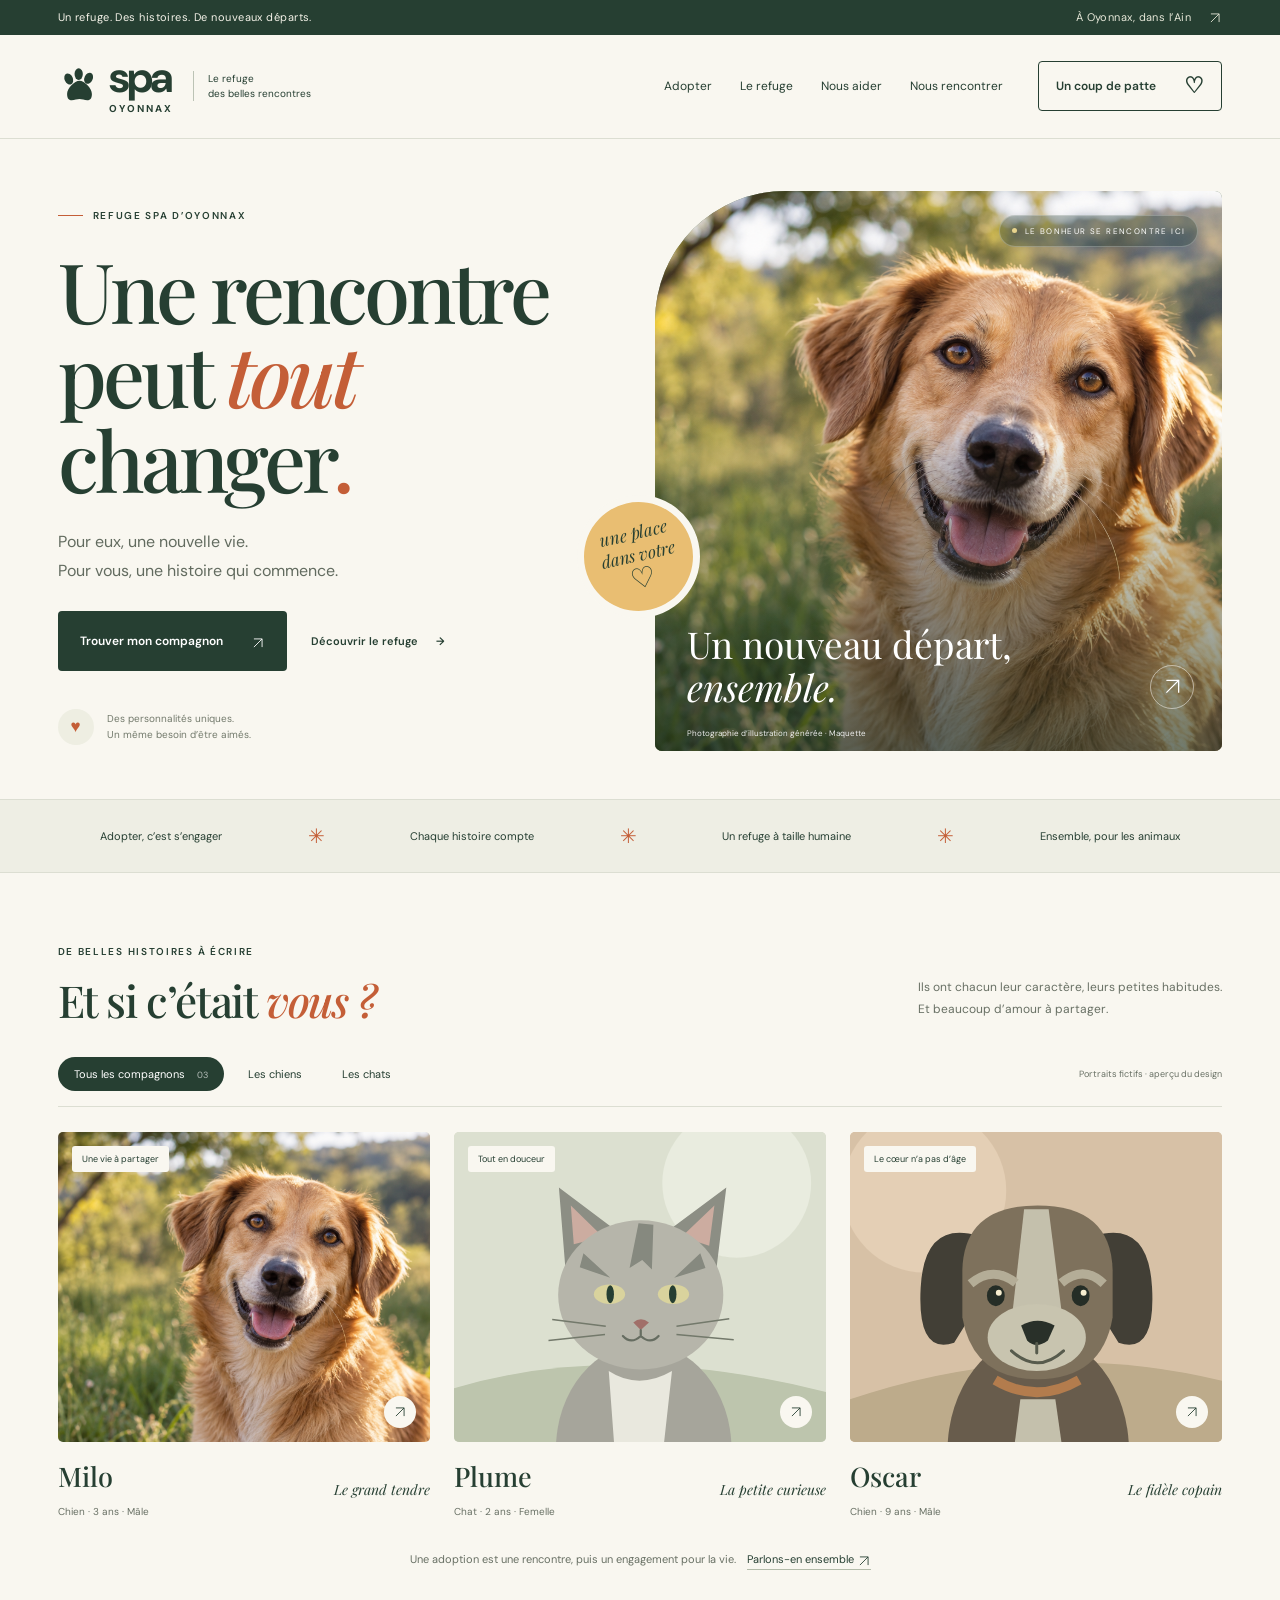
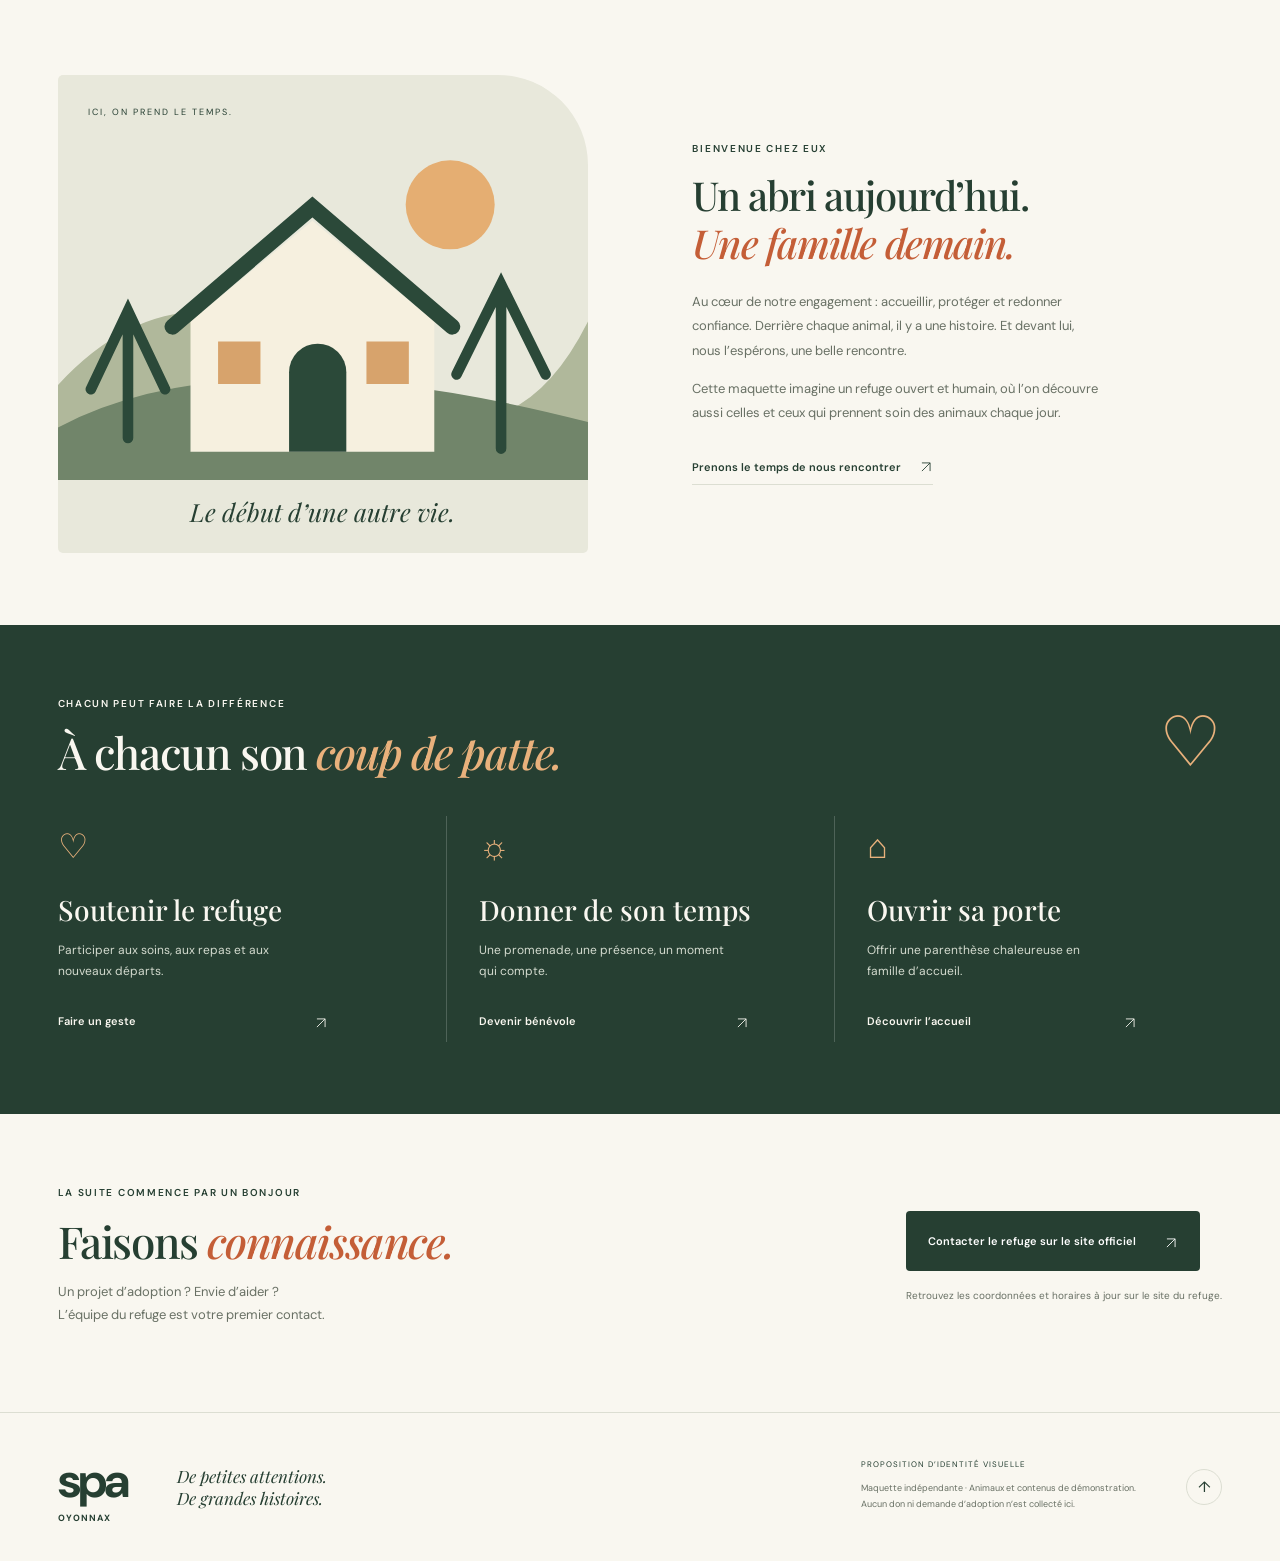
==== index.html @ 4030f104 "Create standalone SPA Oyonnax visual prototype" ====
<!doctype html>
<html lang="fr">
<head><meta charset="utf-8"><meta name="viewport" content="width=device-width, initial-scale=1"><meta name="theme-color" content="#243e32"><meta name="description" content="Une proposition d’identité visuelle pour le refuge SPA d’Oyonnax. Maquette indépendante."><title>SPA Oyonnax — Une rencontre change tout.</title><link rel="stylesheet" href="style.css"><script src="script.js" defer></script></head>
<body>
<div class="topline"><span>Un refuge. Des histoires. De nouveaux départs.</span><a href="#refuge">À Oyonnax, dans l’Ain <span aria-hidden="true"><svg class="arrow-icon" viewBox="0 0 24 24" aria-hidden="true"><path d="M5 19 19 5M5 5h14v14"/></svg></span></a></div>
<header class="header"><a class="brand" href="#" aria-label="SPA Oyonnax, accueil"><svg viewBox="0 0 52 52" aria-hidden="true"><g fill="currentColor"><ellipse cx="13" cy="17" rx="5" ry="7" transform="rotate(-25 13 17)"/><ellipse cx="25" cy="11" rx="5" ry="7"/><ellipse cx="37" cy="16" rx="5" ry="7" transform="rotate(25 37 16)"/><path d="M11 35c0-7 9-16 15-16s15 9 15 16c0 12-10 6-15 6s-15 6-15-6"/></g></svg><span>spa<span class="brand-place">OYONNAX</span></span><span class="brand-line">Le refuge<br>des belles rencontres</span></a><button class="menu-toggle" aria-expanded="false" aria-controls="navigation">Menu <span>☰</span></button><nav id="navigation" aria-label="Navigation principale"><a href="#animaux">Adopter</a><a href="#refuge">Le refuge</a><a href="#aider">Nous aider</a><a href="#rencontre">Nous rencontrer</a></nav><a href="#aider" class="button donate">Un coup de patte <span>♡</span></a></header>
<main>
<section class="hero"><div class="hero-copy"><div class="eyebrow"><span class="little-line"></span> REFUGE SPA D’OYONNAX</div><h1>Une rencontre<br>peut <em>tout</em><br>changer<span class="orange">.</span></h1><p>Pour eux, une nouvelle vie.<br>Pour vous, une histoire qui commence.</p><div class="hero-actions"><a class="button primary" href="#animaux">Trouver mon compagnon <span><svg class="arrow-icon" viewBox="0 0 24 24" aria-hidden="true"><path d="M5 19 19 5M5 5h14v14"/></svg></span></a><a class="text-link" href="#refuge">Découvrir le refuge <span>→</span></a></div><div class="hero-note"><span class="mini-paw">♥</span><span>Des personnalités uniques.<br>Un même besoin d’être aimés.</span></div></div><div class="hero-image"><img src="assets/hero-dog.png" alt="Un chien au pelage doré dans la lumière d’un jardin" fetchpriority="high"><div class="image-top"><span class="live-dot"></span> LE BONHEUR SE RENCONTRE ICI</div><div class="photo-caption"><span>Un nouveau départ,<br><em>ensemble.</em></span><span class="round-arrow" aria-hidden="true"><svg class="arrow-icon" viewBox="0 0 24 24" aria-hidden="true"><path d="M5 19 19 5M5 5h14v14"/></svg></span></div><span class="photo-credit">Photographie d’illustration générée · Maquette</span></div><div class="hero-sticker" aria-hidden="true">une place<br>dans votre <span>♡</span></div></section>
<div class="values-strip"><span>Adopter, c’est s’engager</span><i>✳</i><span>Chaque histoire compte</span><i>✳</i><span>Un refuge à taille humaine</span><i>✳</i><span>Ensemble, pour les animaux</span></div>
<section id="animaux" class="animals section"><div class="section-heading"><div><div class="eyebrow">DE BELLES HISTOIRES À ÉCRIRE</div><h2>Et si c’était <em>vous ?</em></h2></div><p>Ils ont chacun leur caractère, leurs petites habitudes.<br>Et beaucoup d’amour à partager.</p></div><div class="animals-toolbar"><div class="filters" role="group" aria-label="Filtrer les animaux"><button class="active" data-filter="all" aria-pressed="true">Tous les compagnons <span>03</span></button><button data-filter="chien" aria-pressed="false">Les chiens</button><button data-filter="chat" aria-pressed="false">Les chats</button></div><span class="demo-label">Portraits fictifs · aperçu du design</span></div><div class="animal-grid"><article class="animal-card" data-type="chien"><button class="animal-open" data-animal="Milo" aria-label="Découvrir Milo"><div class="animal-photo milo"><img src="assets/hero-dog.png" alt="Portrait de Milo, chien fictif au pelage doré" loading="lazy"><span class="animal-tag">Une vie à partager</span><span class="card-arrow"><svg class="arrow-icon" viewBox="0 0 24 24" aria-hidden="true"><path d="M5 19 19 5M5 5h14v14"/></svg></span></div><div class="animal-info"><div><h3>Milo</h3><span>Chien · 3 ans · Mâle</span></div><span class="personality">Le grand tendre</span></div></button></article><article class="animal-card" data-type="chat"><button class="animal-open" data-animal="Plume" aria-label="Découvrir Plume"><div class="animal-photo cat"><img src="assets/cat.svg" alt="Illustration de Plume, chat fictif" loading="lazy"><span class="animal-tag">Tout en douceur</span><span class="card-arrow"><svg class="arrow-icon" viewBox="0 0 24 24" aria-hidden="true"><path d="M5 19 19 5M5 5h14v14"/></svg></span></div><div class="animal-info"><div><h3>Plume</h3><span>Chat · 2 ans · Femelle</span></div><span class="personality">La petite curieuse</span></div></button></article><article class="animal-card" data-type="chien"><button class="animal-open" data-animal="Oscar" aria-label="Découvrir Oscar"><div class="animal-photo oscar"><img src="assets/dog.svg" alt="Illustration d’Oscar, chien fictif" loading="lazy"><span class="animal-tag">Le cœur n’a pas d’âge</span><span class="card-arrow"><svg class="arrow-icon" viewBox="0 0 24 24" aria-hidden="true"><path d="M5 19 19 5M5 5h14v14"/></svg></span></div><div class="animal-info"><div><h3>Oscar</h3><span>Chien · 9 ans · Mâle</span></div><span class="personality">Le fidèle copain</span></div></button></article></div><p class="adoption-note">Une adoption est une rencontre, puis un engagement pour la vie. <a href="#rencontre">Parlons-en ensemble <svg class="arrow-icon" viewBox="0 0 24 24" aria-hidden="true"><path d="M5 19 19 5M5 5h14v14"/></svg></a></p></section>
<section class="refuge section" id="refuge"><div class="refuge-art"><span class="art-label">ICI, ON PREND LE TEMPS.</span><svg viewBox="0 0 500 340" role="img" aria-label="Illustration d’un refuge entouré de collines"><path d="M0 250Q120 120 270 235T500 190V340H0" fill="#b0b89b"/><path d="M0 290Q170 200 500 285V340H0" fill="#71856a"/><circle cx="370" cy="80" r="42" fill="#e5ae72"/><path d="M125 190l115-95 115 95v123H125z" fill="#f6f0df"/><path d="M108 195l132-113 132 113" fill="none" stroke="#2b4939" stroke-width="15" stroke-linecap="round"/><path d="M218 313v-75a27 27 0 0154 0v75" fill="#2b4939"/><path d="M151 209h40v40h-40zm140 0h40v40h-40z" fill="#d7a36c"/><path d="M66 300V180m-35 74l35-74 35 74M418 310V155m-42 85l42-85 42 85" stroke="#2b4939" stroke-width="10" fill="none" stroke-linecap="round"/></svg><span class="art-script">Le début d’une autre vie.</span></div><div class="refuge-copy"><div class="eyebrow">BIENVENUE CHEZ EUX</div><h2>Un abri aujourd’hui.<br><em>Une famille demain.</em></h2><p>Au cœur de notre engagement : accueillir, protéger et redonner confiance. Derrière chaque animal, il y a une histoire. Et devant lui, nous l’espérons, une belle rencontre.</p><p>Cette maquette imagine un refuge ouvert et humain, où l’on découvre aussi celles et ceux qui prennent soin des animaux chaque jour.</p><a href="#rencontre" class="text-link">Prenons le temps de nous rencontrer <span><svg class="arrow-icon" viewBox="0 0 24 24" aria-hidden="true"><path d="M5 19 19 5M5 5h14v14"/></svg></span></a></div></section>
<section class="help section" id="aider"><div class="section-heading"><div><div class="eyebrow">CHACUN PEUT FAIRE LA DIFFÉRENCE</div><h2>À chacun son <em>coup de patte.</em></h2></div><span class="big-heart" aria-hidden="true">♡</span></div><div class="help-grid"><a href="#rencontre"><span class="help-icon">♡</span><h3>Soutenir le refuge</h3><p>Participer aux soins, aux repas et aux nouveaux départs.</p><span class="text-link">Faire un geste <b><svg class="arrow-icon" viewBox="0 0 24 24" aria-hidden="true"><path d="M5 19 19 5M5 5h14v14"/></svg></b></span></a><a href="#rencontre"><span class="help-icon">☼</span><h3>Donner de son temps</h3><p>Une promenade, une présence, un moment qui compte.</p><span class="text-link">Devenir bénévole <b><svg class="arrow-icon" viewBox="0 0 24 24" aria-hidden="true"><path d="M5 19 19 5M5 5h14v14"/></svg></b></span></a><a href="#rencontre"><span class="help-icon">⌂</span><h3>Ouvrir sa porte</h3><p>Offrir une parenthèse chaleureuse en famille d’accueil.</p><span class="text-link">Découvrir l’accueil <b><svg class="arrow-icon" viewBox="0 0 24 24" aria-hidden="true"><path d="M5 19 19 5M5 5h14v14"/></svg></b></span></a></div></section>
<section id="rencontre" class="visit section"><div><div class="eyebrow">LA SUITE COMMENCE PAR UN BONJOUR</div><h2>Faisons <em>connaissance.</em></h2><p>Un projet d’adoption ? Envie d’aider ?<br>L’équipe du refuge est votre premier contact.</p></div><div class="visit-action"><a href="https://spaoyonnax.fr/" target="_blank" rel="noopener noreferrer" class="button primary">Contacter le refuge sur le site officiel <span><svg class="arrow-icon" viewBox="0 0 24 24" aria-hidden="true"><path d="M5 19 19 5M5 5h14v14"/></svg></span></a><p>Retrouvez les coordonnées et horaires à jour sur le site du refuge.</p></div></section>
</main><footer><a class="footer-brand" href="#">spa <span>OYONNAX</span></a><p>De petites attentions.<br>De grandes histoires.</p><div><span>PROPOSITION D’IDENTITÉ VISUELLE</span><p>Maquette indépendante · Animaux et contenus de démonstration.<br>Aucun don ni demande d’adoption n’est collecté ici.</p></div><a href="#" aria-label="Retour en haut">↑</a></footer>
<dialog id="animal-dialog"><button class="dialog-close" aria-label="Fermer">×</button><div class="eyebrow">UNE RENCONTRE À IMAGINER</div><h2 id="dialog-title"></h2><p id="dialog-description"></p><p class="dialog-notice">Ce portrait est fictif et sert uniquement à présenter la maquette. Pour connaître les animaux réellement à l’adoption, consultez le refuge.</p><a class="button primary" href="https://spaoyonnax.fr/" target="_blank" rel="noopener noreferrer">Voir le site officiel <svg class="arrow-icon" viewBox="0 0 24 24" aria-hidden="true"><path d="M5 19 19 5M5 5h14v14"/></svg></a></dialog>
</body></html>
---- style.css ----
@import url('https://fonts.googleapis.com/css2?family=DM+Sans:wght@400;500;600;700&family=Playfair+Display:ital,wght@0,500;0,600;0,700;1,500;1,600&display=swap');
:root{--paper:#f9f7f0;--green:#263f32;--orange:#c45e37;--muted:#687064;--line:#dcded2;--serif:'Playfair Display',Georgia,serif;--sans:'DM Sans',Arial,sans-serif}*{box-sizing:border-box}html{scroll-behavior:smooth;scroll-padding-top:30px}body{margin:0;background:var(--paper);color:var(--green);font-family:var(--sans);font-size:15px}a{color:inherit;text-decoration:none}button{font:inherit;color:inherit;cursor:pointer}button,a{-webkit-tap-highlight-color:transparent}a:focus-visible,button:focus-visible{outline:3px solid var(--orange);outline-offset:5px}button{border:0}img{display:block;width:100%;height:100%;object-fit:cover}.topline{background:var(--green);color:#f5f3e9;padding:10px 4.5%;display:flex;justify-content:space-between;font-size:11px;letter-spacing:.04em}.topline a{color:#e7e8d9}.topline a span{margin-left:14px}.header{padding:25px 4.5%;display:flex;align-items:center;gap:35px;border-bottom:1px solid var(--line)}.brand{display:flex;align-items:center;gap:8px;margin-right:auto}.brand svg{width:43px;height:43px}.brand>span:first-of-type{font-size:43px;font-weight:700;letter-spacing:-3px;line-height:.8}.brand-place{display:block;font-size:10px;letter-spacing:2px;margin-top:10px}.brand-line{font-size:10px;line-height:1.5;border-left:1px solid #bcc3b5;padding-left:14px;margin-left:12px}.header nav{display:flex;gap:28px;font-size:12px}.header nav a:hover{color:var(--orange)}.button{display:inline-flex;align-items:center;justify-content:space-between;gap:28px;padding:17px 22px;border-radius:4px;font-size:12px;font-weight:600;transition:background .2s,transform .2s}.button:hover{transform:translateY(-2px)}.donate{border:1px solid var(--green);padding:13px 17px}.donate span{font-size:22px;line-height:1}.primary{background:var(--green);color:white}.primary:hover{background:#385843}.primary span{font-size:20px;font-weight:400}.menu-toggle{display:none}.hero{position:relative;display:grid;grid-template-columns:1fr 1fr;gap:30px;padding:52px 4.5% 48px;max-width:1600px;margin:auto}.hero-copy{padding-top:18px}.eyebrow{font-size:10px;letter-spacing:1.7px;font-weight:600;display:flex;align-items:center;gap:10px}.little-line{width:25px;height:1px;background:var(--orange)}h1{font-family:var(--serif);font-weight:500;font-size:clamp(65px,6.5vw,105px);line-height:1.02;letter-spacing:-4px;margin:26px 0}h1 em,h2 em{font-weight:500;color:var(--orange)}.orange{color:var(--orange)}.hero-copy>p{font-size:16px;line-height:1.8;color:#626b5f;margin:20px 0 25px}.hero-actions{display:flex;align-items:center;gap:24px}.text-link{font-size:11px;font-weight:600;display:inline-flex;gap:18px;align-items:center}.text-link:hover{color:var(--orange)}.hero-note{display:flex;align-items:center;gap:13px;margin-top:38px;font-size:10px;line-height:1.6;color:#737a6c}.mini-paw{display:grid;place-items:center;background:#eeeee2;width:36px;height:36px;border-radius:50%;color:var(--orange);font-size:17px}.hero-image{position:relative;min-height:560px;border-radius:130px 7px 7px 7px;overflow:hidden;background:#71856a}.hero-image>img{position:absolute;inset:0;object-position:59% center}.hero-image:after{content:'';position:absolute;inset:40% 0 0;background:linear-gradient(transparent,#162b209c);pointer-events:none}.image-top{position:absolute;right:24px;top:24px;color:white;display:flex;align-items:center;gap:8px;font-size:8px;letter-spacing:1.4px;background:#263f324f;padding:10px 12px;border:1px solid #ffffff40;border-radius:30px}.live-dot{width:5px;height:5px;border-radius:50%;background:#e8d48d}.photo-caption{position:absolute;bottom:42px;left:32px;right:28px;z-index:1;display:flex;justify-content:space-between;align-items:end;color:white;font-family:var(--serif);font-size:37px;line-height:1.15}.photo-caption em{font-weight:400}.round-arrow{border:1px solid #ffffff80;border-radius:50%;width:44px;height:44px;display:grid;place-items:center;font-size:26px}.photo-credit{position:absolute;bottom:13px;left:32px;color:#eee;font-size:8px;z-index:1}.hero-sticker{position:absolute;left:calc(50% - 56px);top:55%;width:109px;height:109px;background:#e9be72;z-index:2;border-radius:50%;transform:rotate(-13deg);display:flex;align-items:center;justify-content:center;flex-direction:column;font-family:var(--serif);font-style:italic;font-size:17px;text-align:center;box-shadow:0 0 0 7px var(--paper)}.hero-sticker span{font-family:var(--sans);font-style:normal;font-size:28px;line-height:1}.values-strip{display:flex;justify-content:space-around;align-items:center;padding:23px 4.5%;background:#eeeee4;border-block:1px solid var(--line);font-size:11px}.values-strip i{color:var(--orange);font-size:20px;font-style:normal}.section{padding:72px 4.5%;max-width:1600px;margin:auto}.section-heading{display:flex;justify-content:space-between;align-items:end;gap:20px}h2{font-family:var(--serif);font-weight:500;font-size:44px;line-height:1.18;letter-spacing:-1.4px;margin:16px 0 0}.section-heading>p{font-size:12px;line-height:1.8;color:var(--muted);margin-bottom:5px}.animals-toolbar{margin:32px 0 25px;display:flex;align-items:center;justify-content:space-between;border-bottom:1px solid var(--line);padding-bottom:15px}.filters{display:flex;gap:8px}.filters button{background:transparent;padding:10px 16px;border-radius:30px;font-size:11px}.filters button.active{background:var(--green);color:#fff}.filters button span{font-size:9px;opacity:.65;margin-left:9px}.demo-label{font-size:9px;color:var(--muted)}.animal-grid{display:grid;grid-template-columns:repeat(3,1fr);gap:24px}.animal-card[hidden]{display:none}.animal-open{padding:0;width:100%;text-align:left;background:none}.animal-photo{height:310px;position:relative;overflow:hidden;border-radius:5px;background:#e8dfcd}.animal-photo img{transition:transform .5s}.animal-open:hover img{transform:scale(1.04)}.milo img{object-position:62% center}.cat{background:#dedfcf}.oscar{background:#d7c1a6}.animal-tag{position:absolute;left:14px;top:14px;padding:7px 10px;border-radius:3px;background:var(--paper);font-size:9px}.card-arrow{position:absolute;right:14px;bottom:14px;background:var(--paper);border-radius:50%;width:32px;height:32px;display:grid;place-items:center;font-size:20px}.animal-info{display:flex;justify-content:space-between;align-items:center;margin-top:16px;gap:8px}h3{font-family:var(--serif);font-size:27px;font-weight:500;margin:0 0 6px}.animal-info div>span{font-size:10px;color:var(--muted)}.personality{font-family:var(--serif);font-style:italic;font-size:14px}.adoption-note{text-align:center;font-size:11px;color:var(--muted);margin:32px 0 0}.adoption-note a{color:var(--green);border-bottom:1px solid #b3bba9;margin-left:8px;padding-bottom:3px}.refuge{display:grid;grid-template-columns:1fr 1fr;gap:9%;padding-top:35px;align-items:center}.refuge-art{background:#e8e8db;position:relative;border-radius:5px 90px 5px 5px;overflow:hidden;padding-top:25px}.art-label{font-size:9px;letter-spacing:2px;margin-left:30px}.refuge-art svg{display:block;width:100%}.art-script{display:block;text-align:center;padding:15px 20px 25px;font-family:var(--serif);font-size:25px;font-style:italic}.refuge-copy h2{font-size:40px;margin-bottom:24px}.refuge-copy p{font-size:13px;line-height:1.9;color:var(--muted);max-width:410px}.refuge-copy .text-link{margin-top:20px;border-bottom:1px solid var(--line);padding-bottom:10px}.help{background:var(--green);color:var(--paper);max-width:none}.help h2 em{color:#e9b17c}.big-heart{font-size:70px;color:#e9b17c;line-height:1}.help-grid{display:grid;grid-template-columns:repeat(3,1fr);margin-top:38px}.help-grid>a{padding:8px 32px;border-left:1px solid #ffffff30}.help-grid>a:first-child{padding-left:0;border:0}.help-icon{font-size:34px;color:#e9b17c;display:block;margin-bottom:22px}.help h3{font-size:28px}.help-grid p{color:#d4dbcf;font-size:12px;line-height:1.8;max-width:250px}.help-grid .text-link{display:flex;justify-content:space-between;max-width:270px;margin-top:25px}.help-grid b{font-size:20px;font-weight:400}.visit{display:flex;align-items:center;justify-content:space-between;gap:35px;border-bottom:1px solid var(--line)}.visit p{font-size:13px;line-height:1.8;color:var(--muted)}.visit-action{max-width:360px}.visit-action>p{font-size:10px;margin-top:16px}.visit-action .button{font-size:11px}footer{display:flex;align-items:center;gap:50px;padding:35px 4.5%} .footer-brand{font-size:48px;font-weight:700;letter-spacing:-3px}.footer-brand span{font-size:9px;letter-spacing:1px;display:block}.footer-brand+p{font-family:var(--serif);font-style:italic;font-size:17px}footer>div{margin-left:auto}footer>div>span{font-size:8px;letter-spacing:1px}footer>div p{font-size:9px;color:var(--muted);line-height:1.7}footer>a:last-child{border:1px solid var(--line);border-radius:50%;width:36px;height:36px;display:grid;place-items:center}dialog{border:0;border-radius:8px;background:var(--paper);color:var(--green);padding:45px;max-width:520px;width:calc(100% - 32px)}dialog::backdrop{background:#14281ed1;backdrop-filter:blur(5px)}dialog p{font-size:14px;line-height:1.8}dialog .dialog-notice{font-size:11px;color:var(--muted);border-top:1px solid var(--line);padding-top:15px}.dialog-close{position:absolute;right:15px;top:10px;background:none;font-size:30px}
@media(min-width:1450px){.hero-image{min-height:670px}.hero-copy{padding-top:35px}.hero-note{margin-top:50px}}
@media(max-width:1050px){.header{gap:20px}.brand-line{display:none}.header nav{gap:18px}.hero-actions{align-items:start;flex-direction:column;gap:19px}.hero-image{min-height:550px}h1{font-size:75px}.hero-sticker{top:60%}.animal-photo{height:260px}.personality{font-size:12px}.refuge{gap:5%}.refuge-copy h2{font-size:33px}.demo-label{font-size:8px}}
@media(max-width:720px){.topline{font-size:9px;padding:10px 5%}.topline>a{display:none}.header{padding:20px 5%;flex-wrap:wrap;position:relative}.brand>span:first-of-type{font-size:36px}.brand svg{width:36px}.brand-place{font-size:8px}.donate{font-size:10px;padding:10px;gap:12px}.menu-toggle{display:flex;gap:9px;align-items:center;background:none;font-size:11px}.header nav{display:none;order:4;flex-basis:100%;padding:18px 0 0;border-top:1px solid var(--line)}.header nav.open{display:flex;flex-wrap:wrap;justify-content:space-between}.hero{grid-template-columns:1fr;padding:35px 5% 30px;gap:30px}.hero-copy{padding:0}.eyebrow{font-size:9px}h1{font-size:70px;letter-spacing:-3px;margin:22px 0}h1 br:nth-of-type(2){display:none}.hero-copy>p{font-size:14px}.hero-actions{flex-direction:row;align-items:center;gap:20px}.button{font-size:11px;padding:15px 17px;gap:13px}.text-link{font-size:10px;gap:8px}.hero-note{display:none}.hero-image{min-height:430px;border-top-left-radius:100px}.hero-sticker{left:auto;right:20px;top:345px;width:86px;height:86px;font-size:14px}.photo-caption{font-size:32px}.values-strip{gap:20px;justify-content:center;flex-wrap:wrap;padding:18px;font-size:9px}.values-strip span:nth-of-type(n+3),.values-strip i:nth-of-type(n+2){display:none}.section{padding:45px 5%}.section-heading{display:block}h2{font-size:36px}.section-heading>p{margin:18px 0 0}.animals-toolbar{margin-top:22px}.demo-label{display:none}.filters{gap:2px}.filters button{font-size:10px;padding:10px 12px}.animal-grid{grid-template-columns:1fr;gap:28px}.animal-photo{height:370px}.animal-info{margin-top:12px}.personality{font-size:15px}.adoption-note{line-height:1.9}.adoption-note a{display:block;border:0}.refuge{grid-template-columns:1fr;gap:30px}.refuge-art{max-height:390px}.refuge-art svg{max-height:280px}.refuge-copy h2{font-size:36px}.help .section-heading{display:flex}.big-heart{font-size:50px}.help h2{font-size:33px}.help-grid{grid-template-columns:1fr;gap:25px;margin-top:30px}.help-grid>a,.help-grid>a:first-child{border:0;border-top:1px solid #ffffff30;padding:25px 0 0}.help-icon{float:right;margin:0}.help-grid .text-link{max-width:none;margin-top:14px}.help-grid p{max-width:90%}.visit{flex-direction:column;align-items:start;gap:18px}.visit-action{max-width:none}.visit-action .button{font-size:10px}.visit h2{font-size:34px}footer{flex-wrap:wrap;gap:25px;padding:30px 5%}footer>div{order:4;margin:0;width:100%}footer>a:last-child{margin-left:auto}.footer-brand+p{font-size:15px}dialog{padding:35px 25px}}
@media(prefers-reduced-motion:reduce){html{scroll-behavior:auto}*{transition:none!important}}
.arrow-icon{display:inline-block;width:14px;height:14px;vertical-align:middle;fill:none;stroke:currentColor;stroke-width:1.5;flex-shrink:0}.round-arrow .arrow-icon{width:21px;height:21px}.card-arrow .arrow-icon{width:14px;height:14px}
@media(max-width:720px){.header{gap:12px}.header .brand{gap:5px}.header .brand>span:first-of-type{font-size:32px}.header .brand svg{width:30px}.header .donate{font-size:9px;gap:8px;padding:10px}.menu-toggle{padding:4px;gap:5px}h1{font-size:58px;letter-spacing:-2.5px}h1 br:nth-of-type(2){display:initial}.hero-sticker{top:365px}}
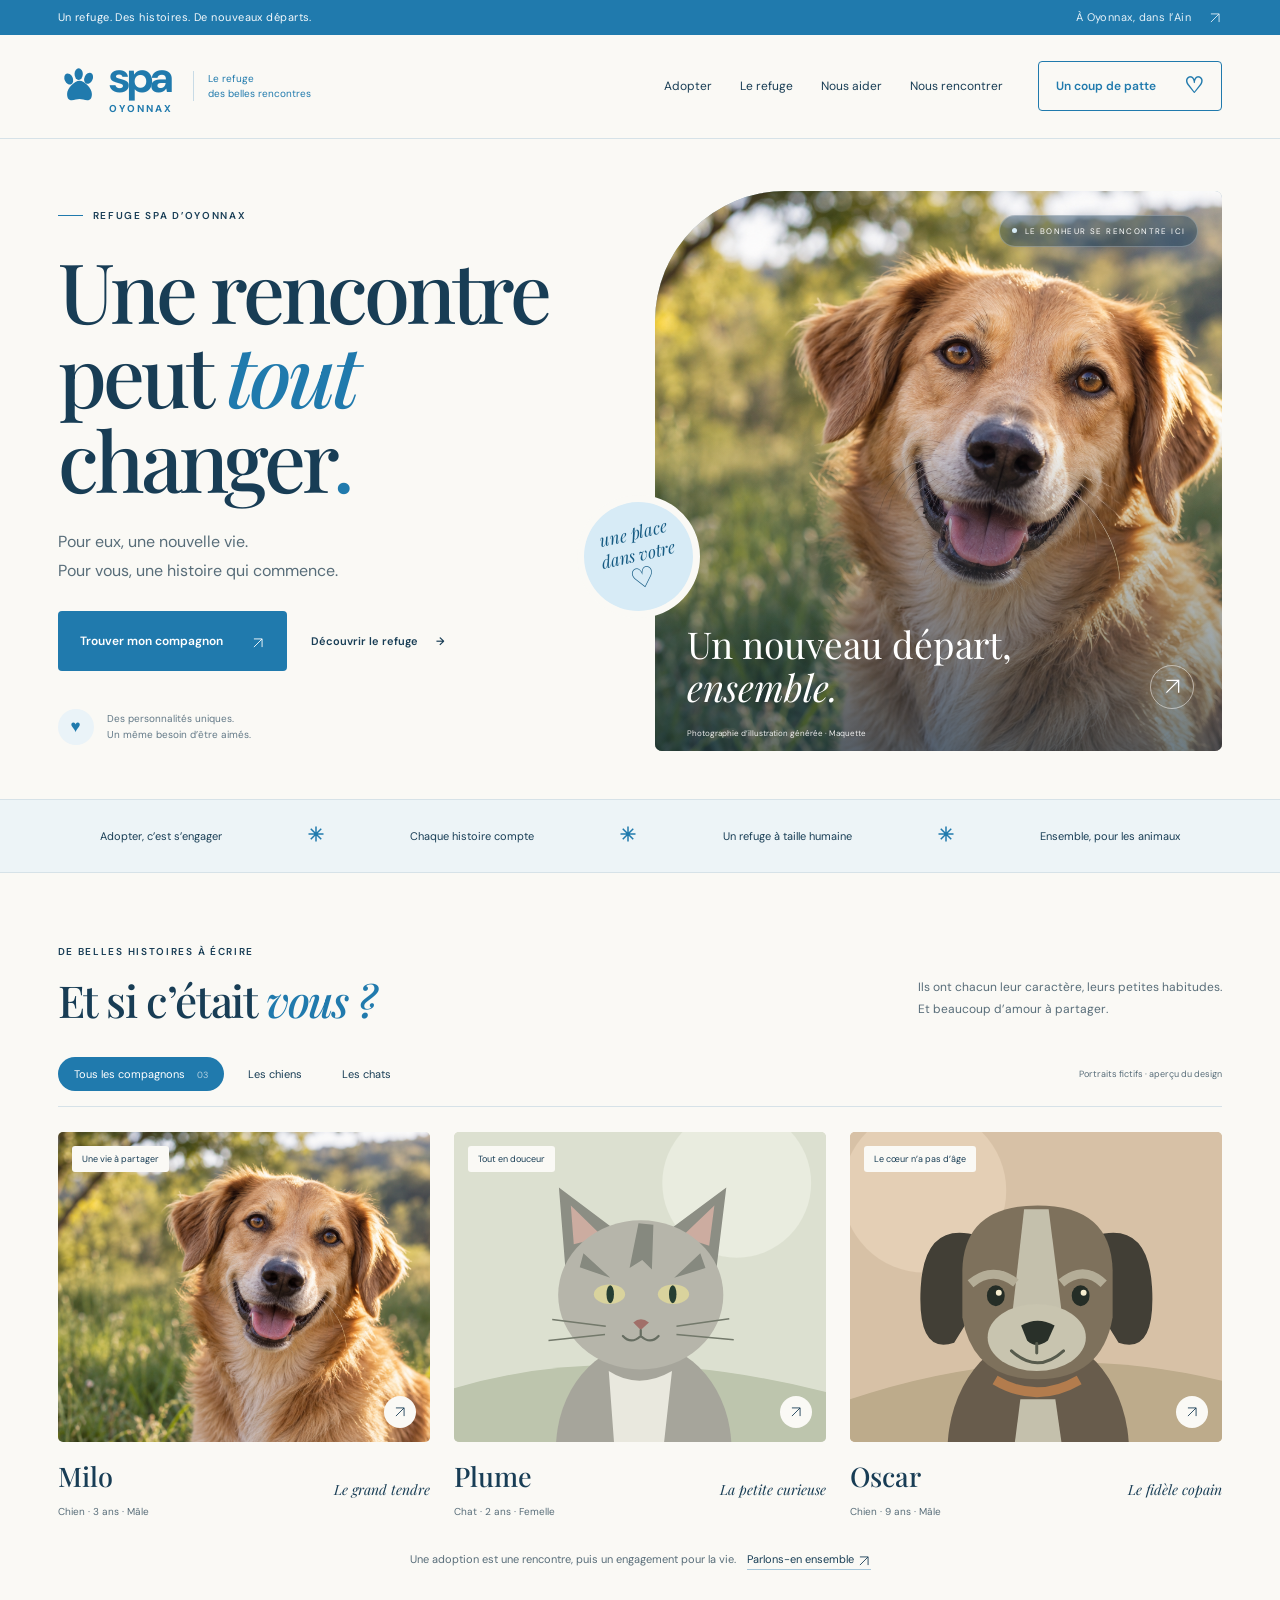
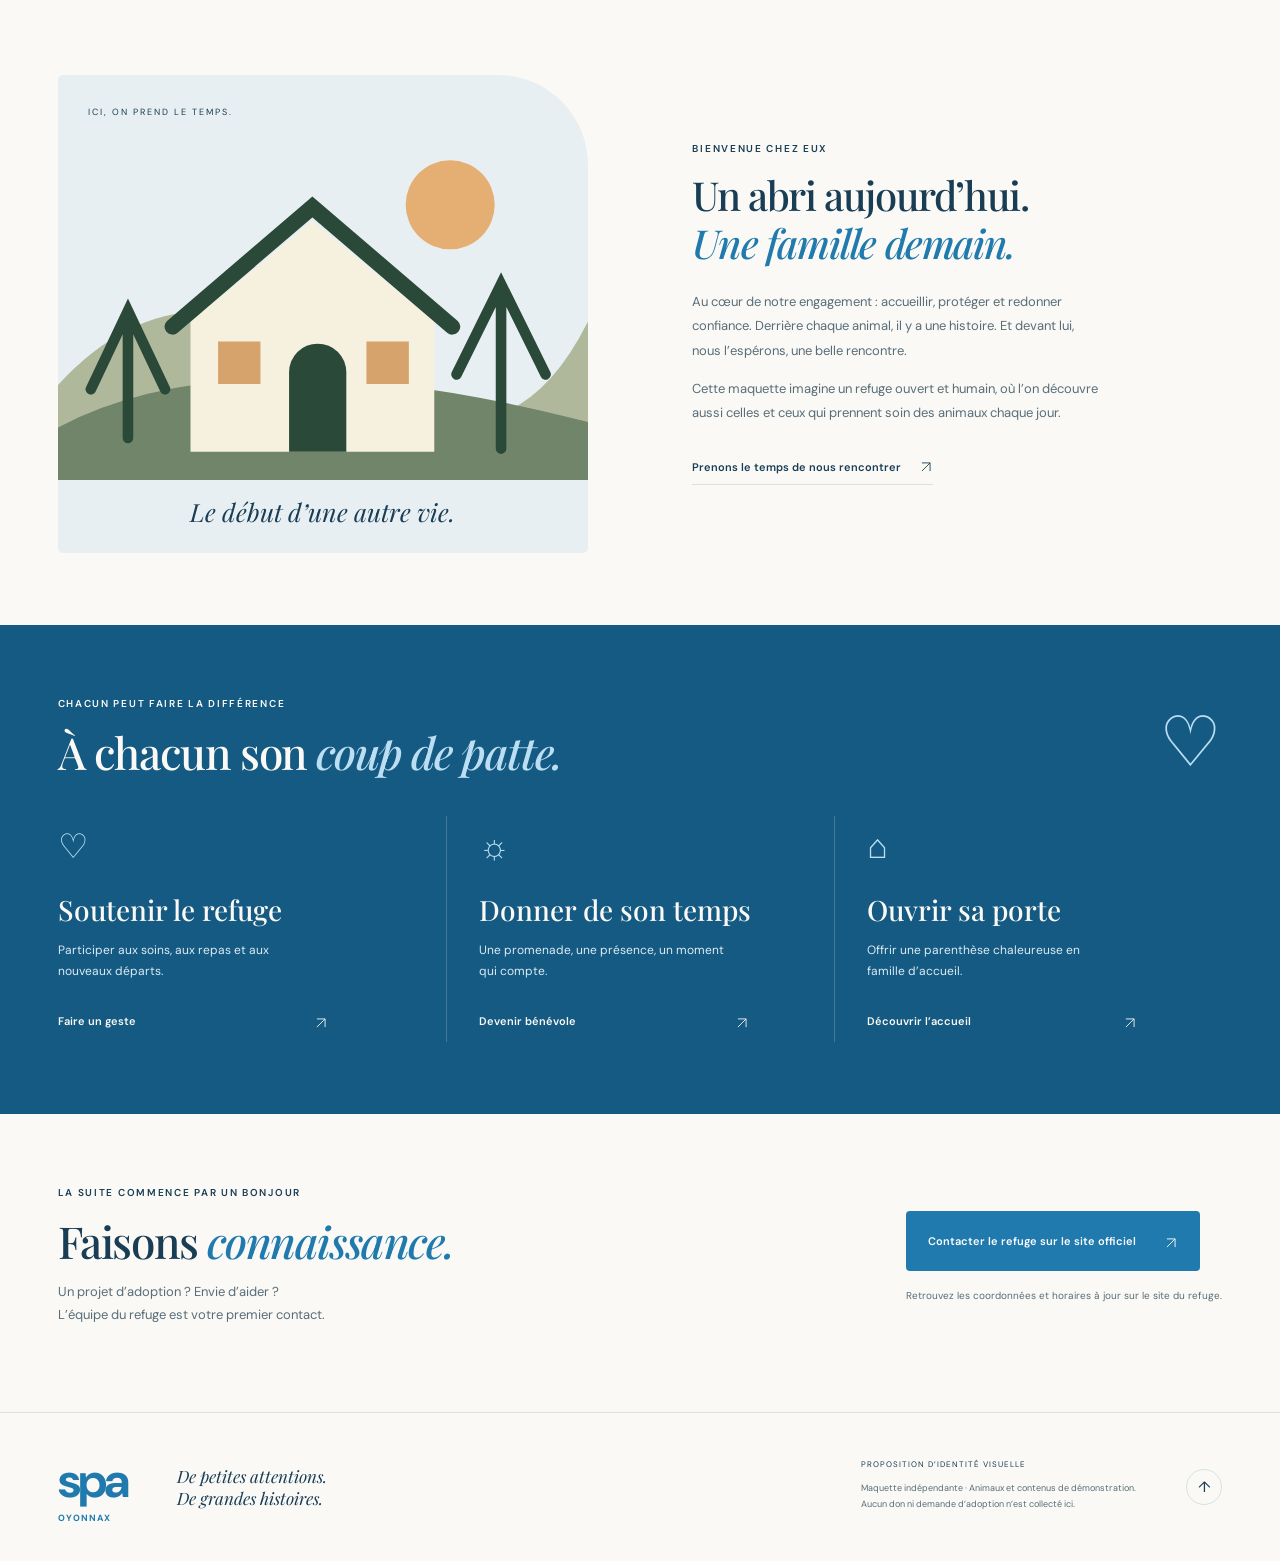
==== commit 7b1bc86b: "Adapt visual palette to SPA logo blue" ====
--- a/index.html
+++ b/index.html
@@ -1,12 +1,12 @@
 <!doctype html>
 <html lang="fr">
-<head><meta charset="utf-8"><meta name="viewport" content="width=device-width, initial-scale=1"><meta name="theme-color" content="#243e32"><meta name="description" content="Une proposition d’identité visuelle pour le refuge SPA d’Oyonnax. Maquette indépendante."><title>SPA Oyonnax — Une rencontre change tout.</title><link rel="stylesheet" href="style.css"><script src="script.js" defer></script></head>
+<head><meta charset="utf-8"><meta name="viewport" content="width=device-width, initial-scale=1"><meta name="theme-color" content="#207aad"><meta name="description" content="Une proposition d’identité visuelle pour le refuge SPA d’Oyonnax. Maquette indépendante."><title>SPA Oyonnax — Une rencontre change tout.</title><link rel="stylesheet" href="style.css"><script src="script.js" defer></script></head>
 <body>
 <div class="topline"><span>Un refuge. Des histoires. De nouveaux départs.</span><a href="#refuge">À Oyonnax, dans l’Ain <span aria-hidden="true"><svg class="arrow-icon" viewBox="0 0 24 24" aria-hidden="true"><path d="M5 19 19 5M5 5h14v14"/></svg></span></a></div>
 <header class="header"><a class="brand" href="#" aria-label="SPA Oyonnax, accueil"><svg viewBox="0 0 52 52" aria-hidden="true"><g fill="currentColor"><ellipse cx="13" cy="17" rx="5" ry="7" transform="rotate(-25 13 17)"/><ellipse cx="25" cy="11" rx="5" ry="7"/><ellipse cx="37" cy="16" rx="5" ry="7" transform="rotate(25 37 16)"/><path d="M11 35c0-7 9-16 15-16s15 9 15 16c0 12-10 6-15 6s-15 6-15-6"/></g></svg><span>spa<span class="brand-place">OYONNAX</span></span><span class="brand-line">Le refuge<br>des belles rencontres</span></a><button class="menu-toggle" aria-expanded="false" aria-controls="navigation">Menu <span>☰</span></button><nav id="navigation" aria-label="Navigation principale"><a href="#animaux">Adopter</a><a href="#refuge">Le refuge</a><a href="#aider">Nous aider</a><a href="#rencontre">Nous rencontrer</a></nav><a href="#aider" class="button donate">Un coup de patte <span>♡</span></a></header>
 <main>
-<section class="hero"><div class="hero-copy"><div class="eyebrow"><span class="little-line"></span> REFUGE SPA D’OYONNAX</div><h1>Une rencontre<br>peut <em>tout</em><br>changer<span class="orange">.</span></h1><p>Pour eux, une nouvelle vie.<br>Pour vous, une histoire qui commence.</p><div class="hero-actions"><a class="button primary" href="#animaux">Trouver mon compagnon <span><svg class="arrow-icon" viewBox="0 0 24 24" aria-hidden="true"><path d="M5 19 19 5M5 5h14v14"/></svg></span></a><a class="text-link" href="#refuge">Découvrir le refuge <span>→</span></a></div><div class="hero-note"><span class="mini-paw">♥</span><span>Des personnalités uniques.<br>Un même besoin d’être aimés.</span></div></div><div class="hero-image"><img src="assets/hero-dog.png" alt="Un chien au pelage doré dans la lumière d’un jardin" fetchpriority="high"><div class="image-top"><span class="live-dot"></span> LE BONHEUR SE RENCONTRE ICI</div><div class="photo-caption"><span>Un nouveau départ,<br><em>ensemble.</em></span><span class="round-arrow" aria-hidden="true"><svg class="arrow-icon" viewBox="0 0 24 24" aria-hidden="true"><path d="M5 19 19 5M5 5h14v14"/></svg></span></div><span class="photo-credit">Photographie d’illustration générée · Maquette</span></div><div class="hero-sticker" aria-hidden="true">une place<br>dans votre <span>♡</span></div></section>
-<div class="values-strip"><span>Adopter, c’est s’engager</span><i>✳</i><span>Chaque histoire compte</span><i>✳</i><span>Un refuge à taille humaine</span><i>✳</i><span>Ensemble, pour les animaux</span></div>
+<section class="hero"><div class="hero-copy"><div class="eyebrow"><span class="little-line"></span> REFUGE SPA D’OYONNAX</div><h1>Une rencontre<br>peut <em>tout</em><br>changer<span class="accent">.</span></h1><p>Pour eux, une nouvelle vie.<br>Pour vous, une histoire qui commence.</p><div class="hero-actions"><a class="button primary" href="#animaux">Trouver mon compagnon <span><svg class="arrow-icon" viewBox="0 0 24 24" aria-hidden="true"><path d="M5 19 19 5M5 5h14v14"/></svg></span></a><a class="text-link" href="#refuge">Découvrir le refuge <span>→</span></a></div><div class="hero-note"><span class="mini-paw">♥</span><span>Des personnalités uniques.<br>Un même besoin d’être aimés.</span></div></div><div class="hero-image"><img src="assets/hero-dog.png" alt="Un chien au pelage doré dans la lumière d’un jardin" fetchpriority="high"><div class="image-top"><span class="live-dot"></span> LE BONHEUR SE RENCONTRE ICI</div><div class="photo-caption"><span>Un nouveau départ,<br><em>ensemble.</em></span><span class="round-arrow" aria-hidden="true"><svg class="arrow-icon" viewBox="0 0 24 24" aria-hidden="true"><path d="M5 19 19 5M5 5h14v14"/></svg></span></div><span class="photo-credit">Photographie d’illustration générée · Maquette</span></div><div class="hero-sticker" aria-hidden="true">une place<br>dans votre <span>♡</span></div></section>
+<div class="values-strip"><span>Adopter, c’est s’engager</span><i aria-hidden="true"><svg width="18" height="18" viewBox="0 0 24 24" fill="none" stroke="currentColor" stroke-width="2"><path d="M12 2v20M2 12h20M5 5l14 14M5 19 19 5"/></svg></i><span>Chaque histoire compte</span><i aria-hidden="true"><svg width="18" height="18" viewBox="0 0 24 24" fill="none" stroke="currentColor" stroke-width="2"><path d="M12 2v20M2 12h20M5 5l14 14M5 19 19 5"/></svg></i><span>Un refuge à taille humaine</span><i aria-hidden="true"><svg width="18" height="18" viewBox="0 0 24 24" fill="none" stroke="currentColor" stroke-width="2"><path d="M12 2v20M2 12h20M5 5l14 14M5 19 19 5"/></svg></i><span>Ensemble, pour les animaux</span></div>
 <section id="animaux" class="animals section"><div class="section-heading"><div><div class="eyebrow">DE BELLES HISTOIRES À ÉCRIRE</div><h2>Et si c’était <em>vous ?</em></h2></div><p>Ils ont chacun leur caractère, leurs petites habitudes.<br>Et beaucoup d’amour à partager.</p></div><div class="animals-toolbar"><div class="filters" role="group" aria-label="Filtrer les animaux"><button class="active" data-filter="all" aria-pressed="true">Tous les compagnons <span>03</span></button><button data-filter="chien" aria-pressed="false">Les chiens</button><button data-filter="chat" aria-pressed="false">Les chats</button></div><span class="demo-label">Portraits fictifs · aperçu du design</span></div><div class="animal-grid"><article class="animal-card" data-type="chien"><button class="animal-open" data-animal="Milo" aria-label="Découvrir Milo"><div class="animal-photo milo"><img src="assets/hero-dog.png" alt="Portrait de Milo, chien fictif au pelage doré" loading="lazy"><span class="animal-tag">Une vie à partager</span><span class="card-arrow"><svg class="arrow-icon" viewBox="0 0 24 24" aria-hidden="true"><path d="M5 19 19 5M5 5h14v14"/></svg></span></div><div class="animal-info"><div><h3>Milo</h3><span>Chien · 3 ans · Mâle</span></div><span class="personality">Le grand tendre</span></div></button></article><article class="animal-card" data-type="chat"><button class="animal-open" data-animal="Plume" aria-label="Découvrir Plume"><div class="animal-photo cat"><img src="assets/cat.svg" alt="Illustration de Plume, chat fictif" loading="lazy"><span class="animal-tag">Tout en douceur</span><span class="card-arrow"><svg class="arrow-icon" viewBox="0 0 24 24" aria-hidden="true"><path d="M5 19 19 5M5 5h14v14"/></svg></span></div><div class="animal-info"><div><h3>Plume</h3><span>Chat · 2 ans · Femelle</span></div><span class="personality">La petite curieuse</span></div></button></article><article class="animal-card" data-type="chien"><button class="animal-open" data-animal="Oscar" aria-label="Découvrir Oscar"><div class="animal-photo oscar"><img src="assets/dog.svg" alt="Illustration d’Oscar, chien fictif" loading="lazy"><span class="animal-tag">Le cœur n’a pas d’âge</span><span class="card-arrow"><svg class="arrow-icon" viewBox="0 0 24 24" aria-hidden="true"><path d="M5 19 19 5M5 5h14v14"/></svg></span></div><div class="animal-info"><div><h3>Oscar</h3><span>Chien · 9 ans · Mâle</span></div><span class="personality">Le fidèle copain</span></div></button></article></div><p class="adoption-note">Une adoption est une rencontre, puis un engagement pour la vie. <a href="#rencontre">Parlons-en ensemble <svg class="arrow-icon" viewBox="0 0 24 24" aria-hidden="true"><path d="M5 19 19 5M5 5h14v14"/></svg></a></p></section>
 <section class="refuge section" id="refuge"><div class="refuge-art"><span class="art-label">ICI, ON PREND LE TEMPS.</span><svg viewBox="0 0 500 340" role="img" aria-label="Illustration d’un refuge entouré de collines"><path d="M0 250Q120 120 270 235T500 190V340H0" fill="#b0b89b"/><path d="M0 290Q170 200 500 285V340H0" fill="#71856a"/><circle cx="370" cy="80" r="42" fill="#e5ae72"/><path d="M125 190l115-95 115 95v123H125z" fill="#f6f0df"/><path d="M108 195l132-113 132 113" fill="none" stroke="#2b4939" stroke-width="15" stroke-linecap="round"/><path d="M218 313v-75a27 27 0 0154 0v75" fill="#2b4939"/><path d="M151 209h40v40h-40zm140 0h40v40h-40z" fill="#d7a36c"/><path d="M66 300V180m-35 74l35-74 35 74M418 310V155m-42 85l42-85 42 85" stroke="#2b4939" stroke-width="10" fill="none" stroke-linecap="round"/></svg><span class="art-script">Le début d’une autre vie.</span></div><div class="refuge-copy"><div class="eyebrow">BIENVENUE CHEZ EUX</div><h2>Un abri aujourd’hui.<br><em>Une famille demain.</em></h2><p>Au cœur de notre engagement : accueillir, protéger et redonner confiance. Derrière chaque animal, il y a une histoire. Et devant lui, nous l’espérons, une belle rencontre.</p><p>Cette maquette imagine un refuge ouvert et humain, où l’on découvre aussi celles et ceux qui prennent soin des animaux chaque jour.</p><a href="#rencontre" class="text-link">Prenons le temps de nous rencontrer <span><svg class="arrow-icon" viewBox="0 0 24 24" aria-hidden="true"><path d="M5 19 19 5M5 5h14v14"/></svg></span></a></div></section>
 <section class="help section" id="aider"><div class="section-heading"><div><div class="eyebrow">CHACUN PEUT FAIRE LA DIFFÉRENCE</div><h2>À chacun son <em>coup de patte.</em></h2></div><span class="big-heart" aria-hidden="true">♡</span></div><div class="help-grid"><a href="#rencontre"><span class="help-icon">♡</span><h3>Soutenir le refuge</h3><p>Participer aux soins, aux repas et aux nouveaux départs.</p><span class="text-link">Faire un geste <b><svg class="arrow-icon" viewBox="0 0 24 24" aria-hidden="true"><path d="M5 19 19 5M5 5h14v14"/></svg></b></span></a><a href="#rencontre"><span class="help-icon">☼</span><h3>Donner de son temps</h3><p>Une promenade, une présence, un moment qui compte.</p><span class="text-link">Devenir bénévole <b><svg class="arrow-icon" viewBox="0 0 24 24" aria-hidden="true"><path d="M5 19 19 5M5 5h14v14"/></svg></b></span></a><a href="#rencontre"><span class="help-icon">⌂</span><h3>Ouvrir sa porte</h3><p>Offrir une parenthèse chaleureuse en famille d’accueil.</p><span class="text-link">Découvrir l’accueil <b><svg class="arrow-icon" viewBox="0 0 24 24" aria-hidden="true"><path d="M5 19 19 5M5 5h14v14"/></svg></b></span></a></div></section>
--- a/style.css
+++ b/style.css
@@ -1,8 +1,11 @@
 @import url('https://fonts.googleapis.com/css2?family=DM+Sans:wght@400;500;600;700&family=Playfair+Display:ital,wght@0,500;0,600;0,700;1,500;1,600&display=swap');
-:root{--paper:#f9f7f0;--green:#263f32;--orange:#c45e37;--muted:#687064;--line:#dcded2;--serif:'Playfair Display',Georgia,serif;--sans:'DM Sans',Arial,sans-serif}*{box-sizing:border-box}html{scroll-behavior:smooth;scroll-padding-top:30px}body{margin:0;background:var(--paper);color:var(--green);font-family:var(--sans);font-size:15px}a{color:inherit;text-decoration:none}button{font:inherit;color:inherit;cursor:pointer}button,a{-webkit-tap-highlight-color:transparent}a:focus-visible,button:focus-visible{outline:3px solid var(--orange);outline-offset:5px}button{border:0}img{display:block;width:100%;height:100%;object-fit:cover}.topline{background:var(--green);color:#f5f3e9;padding:10px 4.5%;display:flex;justify-content:space-between;font-size:11px;letter-spacing:.04em}.topline a{color:#e7e8d9}.topline a span{margin-left:14px}.header{padding:25px 4.5%;display:flex;align-items:center;gap:35px;border-bottom:1px solid var(--line)}.brand{display:flex;align-items:center;gap:8px;margin-right:auto}.brand svg{width:43px;height:43px}.brand>span:first-of-type{font-size:43px;font-weight:700;letter-spacing:-3px;line-height:.8}.brand-place{display:block;font-size:10px;letter-spacing:2px;margin-top:10px}.brand-line{font-size:10px;line-height:1.5;border-left:1px solid #bcc3b5;padding-left:14px;margin-left:12px}.header nav{display:flex;gap:28px;font-size:12px}.header nav a:hover{color:var(--orange)}.button{display:inline-flex;align-items:center;justify-content:space-between;gap:28px;padding:17px 22px;border-radius:4px;font-size:12px;font-weight:600;transition:background .2s,transform .2s}.button:hover{transform:translateY(-2px)}.donate{border:1px solid var(--green);padding:13px 17px}.donate span{font-size:22px;line-height:1}.primary{background:var(--green);color:white}.primary:hover{background:#385843}.primary span{font-size:20px;font-weight:400}.menu-toggle{display:none}.hero{position:relative;display:grid;grid-template-columns:1fr 1fr;gap:30px;padding:52px 4.5% 48px;max-width:1600px;margin:auto}.hero-copy{padding-top:18px}.eyebrow{font-size:10px;letter-spacing:1.7px;font-weight:600;display:flex;align-items:center;gap:10px}.little-line{width:25px;height:1px;background:var(--orange)}h1{font-family:var(--serif);font-weight:500;font-size:clamp(65px,6.5vw,105px);line-height:1.02;letter-spacing:-4px;margin:26px 0}h1 em,h2 em{font-weight:500;color:var(--orange)}.orange{color:var(--orange)}.hero-copy>p{font-size:16px;line-height:1.8;color:#626b5f;margin:20px 0 25px}.hero-actions{display:flex;align-items:center;gap:24px}.text-link{font-size:11px;font-weight:600;display:inline-flex;gap:18px;align-items:center}.text-link:hover{color:var(--orange)}.hero-note{display:flex;align-items:center;gap:13px;margin-top:38px;font-size:10px;line-height:1.6;color:#737a6c}.mini-paw{display:grid;place-items:center;background:#eeeee2;width:36px;height:36px;border-radius:50%;color:var(--orange);font-size:17px}.hero-image{position:relative;min-height:560px;border-radius:130px 7px 7px 7px;overflow:hidden;background:#71856a}.hero-image>img{position:absolute;inset:0;object-position:59% center}.hero-image:after{content:'';position:absolute;inset:40% 0 0;background:linear-gradient(transparent,#162b209c);pointer-events:none}.image-top{position:absolute;right:24px;top:24px;color:white;display:flex;align-items:center;gap:8px;font-size:8px;letter-spacing:1.4px;background:#263f324f;padding:10px 12px;border:1px solid #ffffff40;border-radius:30px}.live-dot{width:5px;height:5px;border-radius:50%;background:#e8d48d}.photo-caption{position:absolute;bottom:42px;left:32px;right:28px;z-index:1;display:flex;justify-content:space-between;align-items:end;color:white;font-family:var(--serif);font-size:37px;line-height:1.15}.photo-caption em{font-weight:400}.round-arrow{border:1px solid #ffffff80;border-radius:50%;width:44px;height:44px;display:grid;place-items:center;font-size:26px}.photo-credit{position:absolute;bottom:13px;left:32px;color:#eee;font-size:8px;z-index:1}.hero-sticker{position:absolute;left:calc(50% - 56px);top:55%;width:109px;height:109px;background:#e9be72;z-index:2;border-radius:50%;transform:rotate(-13deg);display:flex;align-items:center;justify-content:center;flex-direction:column;font-family:var(--serif);font-style:italic;font-size:17px;text-align:center;box-shadow:0 0 0 7px var(--paper)}.hero-sticker span{font-family:var(--sans);font-style:normal;font-size:28px;line-height:1}.values-strip{display:flex;justify-content:space-around;align-items:center;padding:23px 4.5%;background:#eeeee4;border-block:1px solid var(--line);font-size:11px}.values-strip i{color:var(--orange);font-size:20px;font-style:normal}.section{padding:72px 4.5%;max-width:1600px;margin:auto}.section-heading{display:flex;justify-content:space-between;align-items:end;gap:20px}h2{font-family:var(--serif);font-weight:500;font-size:44px;line-height:1.18;letter-spacing:-1.4px;margin:16px 0 0}.section-heading>p{font-size:12px;line-height:1.8;color:var(--muted);margin-bottom:5px}.animals-toolbar{margin:32px 0 25px;display:flex;align-items:center;justify-content:space-between;border-bottom:1px solid var(--line);padding-bottom:15px}.filters{display:flex;gap:8px}.filters button{background:transparent;padding:10px 16px;border-radius:30px;font-size:11px}.filters button.active{background:var(--green);color:#fff}.filters button span{font-size:9px;opacity:.65;margin-left:9px}.demo-label{font-size:9px;color:var(--muted)}.animal-grid{display:grid;grid-template-columns:repeat(3,1fr);gap:24px}.animal-card[hidden]{display:none}.animal-open{padding:0;width:100%;text-align:left;background:none}.animal-photo{height:310px;position:relative;overflow:hidden;border-radius:5px;background:#e8dfcd}.animal-photo img{transition:transform .5s}.animal-open:hover img{transform:scale(1.04)}.milo img{object-position:62% center}.cat{background:#dedfcf}.oscar{background:#d7c1a6}.animal-tag{position:absolute;left:14px;top:14px;padding:7px 10px;border-radius:3px;background:var(--paper);font-size:9px}.card-arrow{position:absolute;right:14px;bottom:14px;background:var(--paper);border-radius:50%;width:32px;height:32px;display:grid;place-items:center;font-size:20px}.animal-info{display:flex;justify-content:space-between;align-items:center;margin-top:16px;gap:8px}h3{font-family:var(--serif);font-size:27px;font-weight:500;margin:0 0 6px}.animal-info div>span{font-size:10px;color:var(--muted)}.personality{font-family:var(--serif);font-style:italic;font-size:14px}.adoption-note{text-align:center;font-size:11px;color:var(--muted);margin:32px 0 0}.adoption-note a{color:var(--green);border-bottom:1px solid #b3bba9;margin-left:8px;padding-bottom:3px}.refuge{display:grid;grid-template-columns:1fr 1fr;gap:9%;padding-top:35px;align-items:center}.refuge-art{background:#e8e8db;position:relative;border-radius:5px 90px 5px 5px;overflow:hidden;padding-top:25px}.art-label{font-size:9px;letter-spacing:2px;margin-left:30px}.refuge-art svg{display:block;width:100%}.art-script{display:block;text-align:center;padding:15px 20px 25px;font-family:var(--serif);font-size:25px;font-style:italic}.refuge-copy h2{font-size:40px;margin-bottom:24px}.refuge-copy p{font-size:13px;line-height:1.9;color:var(--muted);max-width:410px}.refuge-copy .text-link{margin-top:20px;border-bottom:1px solid var(--line);padding-bottom:10px}.help{background:var(--green);color:var(--paper);max-width:none}.help h2 em{color:#e9b17c}.big-heart{font-size:70px;color:#e9b17c;line-height:1}.help-grid{display:grid;grid-template-columns:repeat(3,1fr);margin-top:38px}.help-grid>a{padding:8px 32px;border-left:1px solid #ffffff30}.help-grid>a:first-child{padding-left:0;border:0}.help-icon{font-size:34px;color:#e9b17c;display:block;margin-bottom:22px}.help h3{font-size:28px}.help-grid p{color:#d4dbcf;font-size:12px;line-height:1.8;max-width:250px}.help-grid .text-link{display:flex;justify-content:space-between;max-width:270px;margin-top:25px}.help-grid b{font-size:20px;font-weight:400}.visit{display:flex;align-items:center;justify-content:space-between;gap:35px;border-bottom:1px solid var(--line)}.visit p{font-size:13px;line-height:1.8;color:var(--muted)}.visit-action{max-width:360px}.visit-action>p{font-size:10px;margin-top:16px}.visit-action .button{font-size:11px}footer{display:flex;align-items:center;gap:50px;padding:35px 4.5%} .footer-brand{font-size:48px;font-weight:700;letter-spacing:-3px}.footer-brand span{font-size:9px;letter-spacing:1px;display:block}.footer-brand+p{font-family:var(--serif);font-style:italic;font-size:17px}footer>div{margin-left:auto}footer>div>span{font-size:8px;letter-spacing:1px}footer>div p{font-size:9px;color:var(--muted);line-height:1.7}footer>a:last-child{border:1px solid var(--line);border-radius:50%;width:36px;height:36px;display:grid;place-items:center}dialog{border:0;border-radius:8px;background:var(--paper);color:var(--green);padding:45px;max-width:520px;width:calc(100% - 32px)}dialog::backdrop{background:#14281ed1;backdrop-filter:blur(5px)}dialog p{font-size:14px;line-height:1.8}dialog .dialog-notice{font-size:11px;color:var(--muted);border-top:1px solid var(--line);padding-top:15px}.dialog-close{position:absolute;right:15px;top:10px;background:none;font-size:30px}
+:root{--paper:#faf9f5;--ink:#183d55;--brand:#207aad;--muted:#586d79;--line:#d6e2e8;--blue-soft:#eaf3f8;--blue-deep:#155a82;--serif:'Playfair Display',Georgia,serif;--sans:'DM Sans',Arial,sans-serif}*{box-sizing:border-box}html{scroll-behavior:smooth;scroll-padding-top:30px}body{margin:0;background:var(--paper);color:var(--ink);font-family:var(--sans);font-size:15px}a{color:inherit;text-decoration:none}button{font:inherit;color:inherit;cursor:pointer}button,a{-webkit-tap-highlight-color:transparent}a:focus-visible,button:focus-visible{outline:3px solid var(--brand);outline-offset:5px}button{border:0}img{display:block;width:100%;height:100%;object-fit:cover}.topline{background:var(--brand);color:#f4f9fc;padding:10px 4.5%;display:flex;justify-content:space-between;font-size:11px;letter-spacing:.04em}.topline a{color:#e4f1f8}.topline a span{margin-left:14px}.header{padding:25px 4.5%;display:flex;align-items:center;gap:35px;border-bottom:1px solid var(--line)}.brand{color:var(--brand);display:flex;align-items:center;gap:8px;margin-right:auto}.brand svg{width:43px;height:43px}.brand>span:first-of-type{font-size:43px;font-weight:700;letter-spacing:-3px;line-height:.8}.brand-place{display:block;font-size:10px;letter-spacing:2px;margin-top:10px}.brand-line{font-size:10px;line-height:1.5;border-left:1px solid #c8dbe6;padding-left:14px;margin-left:12px}.header nav{display:flex;gap:28px;font-size:12px}.header nav a:hover{color:var(--brand)}.button{display:inline-flex;align-items:center;justify-content:space-between;gap:28px;padding:17px 22px;border-radius:4px;font-size:12px;font-weight:600;transition:background .2s,transform .2s}.button:hover{transform:translateY(-2px)}.donate{color:var(--brand);border:1px solid var(--brand);padding:13px 17px}.donate span{font-size:22px;line-height:1}.primary{background:var(--brand);color:white}.primary:hover{background:#155a82}.primary span{font-size:20px;font-weight:400}.menu-toggle{display:none}.hero{position:relative;display:grid;grid-template-columns:1fr 1fr;gap:30px;padding:52px 4.5% 48px;max-width:1600px;margin:auto}.hero-copy{padding-top:18px}.eyebrow{font-size:10px;letter-spacing:1.7px;font-weight:600;display:flex;align-items:center;gap:10px}.little-line{width:25px;height:1px;background:var(--brand)}h1{font-family:var(--serif);font-weight:500;font-size:clamp(65px,6.5vw,105px);line-height:1.02;letter-spacing:-4px;margin:26px 0}h1 em,h2 em{font-weight:500;color:var(--brand)}.accent{color:var(--brand)}.hero-copy>p{font-size:16px;line-height:1.8;color:#586d79;margin:20px 0 25px}.hero-actions{display:flex;align-items:center;gap:24px}.text-link{font-size:11px;font-weight:600;display:inline-flex;gap:18px;align-items:center}.text-link:hover{color:var(--brand)}.hero-note{display:flex;align-items:center;gap:13px;margin-top:38px;font-size:10px;line-height:1.6;color:#637987}.mini-paw{display:grid;place-items:center;background:#eaf3f8;width:36px;height:36px;border-radius:50%;color:var(--brand);font-size:17px}.hero-image{position:relative;min-height:560px;border-radius:130px 7px 7px 7px;overflow:hidden;background:#9db6c5}.hero-image>img{position:absolute;inset:0;object-position:59% center}.hero-image:after{content:'';position:absolute;inset:40% 0 0;background:linear-gradient(transparent,#102d459c);pointer-events:none}.image-top{position:absolute;right:24px;top:24px;color:white;display:flex;align-items:center;gap:8px;font-size:8px;letter-spacing:1.4px;background:#183d5566;padding:10px 12px;border:1px solid #ffffff40;border-radius:30px}.live-dot{width:5px;height:5px;border-radius:50%;background:#e8d48d}.photo-caption{position:absolute;bottom:42px;left:32px;right:28px;z-index:1;display:flex;justify-content:space-between;align-items:end;color:white;font-family:var(--serif);font-size:37px;line-height:1.15}.photo-caption em{font-weight:400}.round-arrow{border:1px solid #ffffff80;border-radius:50%;width:44px;height:44px;display:grid;place-items:center;font-size:26px}.photo-credit{position:absolute;bottom:13px;left:32px;color:#eee;font-size:8px;z-index:1}.hero-sticker{position:absolute;left:calc(50% - 56px);top:55%;width:109px;height:109px;background:#e9be72;z-index:2;border-radius:50%;transform:rotate(-13deg);display:flex;align-items:center;justify-content:center;flex-direction:column;font-family:var(--serif);font-style:italic;font-size:17px;text-align:center;box-shadow:0 0 0 7px var(--paper)}.hero-sticker span{font-family:var(--sans);font-style:normal;font-size:28px;line-height:1}.values-strip{display:flex;justify-content:space-around;align-items:center;padding:23px 4.5%;background:#edf4f7;border-block:1px solid var(--line);font-size:11px}.values-strip i{color:var(--brand);font-size:20px;font-style:normal}.section{padding:72px 4.5%;max-width:1600px;margin:auto}.section-heading{display:flex;justify-content:space-between;align-items:end;gap:20px}h2{font-family:var(--serif);font-weight:500;font-size:44px;line-height:1.18;letter-spacing:-1.4px;margin:16px 0 0}.section-heading>p{font-size:12px;line-height:1.8;color:var(--muted);margin-bottom:5px}.animals-toolbar{margin:32px 0 25px;display:flex;align-items:center;justify-content:space-between;border-bottom:1px solid var(--line);padding-bottom:15px}.filters{display:flex;gap:8px}.filters button{background:transparent;padding:10px 16px;border-radius:30px;font-size:11px}.filters button.active{background:var(--brand);color:#fff}.filters button span{font-size:9px;opacity:.65;margin-left:9px}.demo-label{font-size:9px;color:var(--muted)}.animal-grid{display:grid;grid-template-columns:repeat(3,1fr);gap:24px}.animal-card[hidden]{display:none}.animal-open{padding:0;width:100%;text-align:left;background:none}.animal-photo{height:310px;position:relative;overflow:hidden;border-radius:5px;background:#e8dfcd}.animal-photo img{transition:transform .5s}.animal-open:hover img{transform:scale(1.04)}.milo img{object-position:62% center}.cat{background:#dedfcf}.oscar{background:#d7c1a6}.animal-tag{position:absolute;left:14px;top:14px;padding:7px 10px;border-radius:3px;background:var(--paper);font-size:9px}.card-arrow{position:absolute;right:14px;bottom:14px;background:var(--paper);border-radius:50%;width:32px;height:32px;display:grid;place-items:center;font-size:20px}.animal-info{display:flex;justify-content:space-between;align-items:center;margin-top:16px;gap:8px}h3{font-family:var(--serif);font-size:27px;font-weight:500;margin:0 0 6px}.animal-info div>span{font-size:10px;color:var(--muted)}.personality{font-family:var(--serif);font-style:italic;font-size:14px}.adoption-note{text-align:center;font-size:11px;color:var(--muted);margin:32px 0 0}.adoption-note a{color:var(--ink);border-bottom:1px solid #a5c6da;margin-left:8px;padding-bottom:3px}.refuge{display:grid;grid-template-columns:1fr 1fr;gap:9%;padding-top:35px;align-items:center}.refuge-art{background:#e8eff2;position:relative;border-radius:5px 90px 5px 5px;overflow:hidden;padding-top:25px}.art-label{font-size:9px;letter-spacing:2px;margin-left:30px}.refuge-art svg{display:block;width:100%}.art-script{display:block;text-align:center;padding:15px 20px 25px;font-family:var(--serif);font-size:25px;font-style:italic}.refuge-copy h2{font-size:40px;margin-bottom:24px}.refuge-copy p{font-size:13px;line-height:1.9;color:var(--muted);max-width:410px}.refuge-copy .text-link{margin-top:20px;border-bottom:1px solid var(--line);padding-bottom:10px}.help{background:var(--blue-deep);color:var(--paper);max-width:none}.help h2 em{color:#bbdef3}.big-heart{font-size:70px;color:#bbdef3;line-height:1}.help-grid{display:grid;grid-template-columns:repeat(3,1fr);margin-top:38px}.help-grid>a{padding:8px 32px;border-left:1px solid #ffffff30}.help-grid>a:first-child{padding-left:0;border:0}.help-icon{font-size:34px;color:#bbdef3;display:block;margin-bottom:22px}.help h3{font-size:28px}.help-grid p{color:#dcecf5;font-size:12px;line-height:1.8;max-width:250px}.help-grid .text-link{display:flex;justify-content:space-between;max-width:270px;margin-top:25px}.help-grid b{font-size:20px;font-weight:400}.visit{display:flex;align-items:center;justify-content:space-between;gap:35px;border-bottom:1px solid var(--line)}.visit p{font-size:13px;line-height:1.8;color:var(--muted)}.visit-action{max-width:360px}.visit-action>p{font-size:10px;margin-top:16px}.visit-action .button{font-size:11px}footer{display:flex;align-items:center;gap:50px;padding:35px 4.5%} .footer-brand{color:var(--brand);font-size:48px;font-weight:700;letter-spacing:-3px}.footer-brand span{font-size:9px;letter-spacing:1px;display:block}.footer-brand+p{font-family:var(--serif);font-style:italic;font-size:17px}footer>div{margin-left:auto}footer>div>span{font-size:8px;letter-spacing:1px}footer>div p{font-size:9px;color:var(--muted);line-height:1.7}footer>a:last-child{border:1px solid var(--line);border-radius:50%;width:36px;height:36px;display:grid;place-items:center}dialog{border:0;border-radius:8px;background:var(--paper);color:var(--ink);padding:45px;max-width:520px;width:calc(100% - 32px)}dialog::backdrop{background:#102d45d1;backdrop-filter:blur(5px)}dialog p{font-size:14px;line-height:1.8}dialog .dialog-notice{font-size:11px;color:var(--muted);border-top:1px solid var(--line);padding-top:15px}.dialog-close{position:absolute;right:15px;top:10px;background:none;font-size:30px}
 @media(min-width:1450px){.hero-image{min-height:670px}.hero-copy{padding-top:35px}.hero-note{margin-top:50px}}
 @media(max-width:1050px){.header{gap:20px}.brand-line{display:none}.header nav{gap:18px}.hero-actions{align-items:start;flex-direction:column;gap:19px}.hero-image{min-height:550px}h1{font-size:75px}.hero-sticker{top:60%}.animal-photo{height:260px}.personality{font-size:12px}.refuge{gap:5%}.refuge-copy h2{font-size:33px}.demo-label{font-size:8px}}
 @media(max-width:720px){.topline{font-size:9px;padding:10px 5%}.topline>a{display:none}.header{padding:20px 5%;flex-wrap:wrap;position:relative}.brand>span:first-of-type{font-size:36px}.brand svg{width:36px}.brand-place{font-size:8px}.donate{font-size:10px;padding:10px;gap:12px}.menu-toggle{display:flex;gap:9px;align-items:center;background:none;font-size:11px}.header nav{display:none;order:4;flex-basis:100%;padding:18px 0 0;border-top:1px solid var(--line)}.header nav.open{display:flex;flex-wrap:wrap;justify-content:space-between}.hero{grid-template-columns:1fr;padding:35px 5% 30px;gap:30px}.hero-copy{padding:0}.eyebrow{font-size:9px}h1{font-size:70px;letter-spacing:-3px;margin:22px 0}h1 br:nth-of-type(2){display:none}.hero-copy>p{font-size:14px}.hero-actions{flex-direction:row;align-items:center;gap:20px}.button{font-size:11px;padding:15px 17px;gap:13px}.text-link{font-size:10px;gap:8px}.hero-note{display:none}.hero-image{min-height:430px;border-top-left-radius:100px}.hero-sticker{left:auto;right:20px;top:345px;width:86px;height:86px;font-size:14px}.photo-caption{font-size:32px}.values-strip{gap:20px;justify-content:center;flex-wrap:wrap;padding:18px;font-size:9px}.values-strip span:nth-of-type(n+3),.values-strip i:nth-of-type(n+2){display:none}.section{padding:45px 5%}.section-heading{display:block}h2{font-size:36px}.section-heading>p{margin:18px 0 0}.animals-toolbar{margin-top:22px}.demo-label{display:none}.filters{gap:2px}.filters button{font-size:10px;padding:10px 12px}.animal-grid{grid-template-columns:1fr;gap:28px}.animal-photo{height:370px}.animal-info{margin-top:12px}.personality{font-size:15px}.adoption-note{line-height:1.9}.adoption-note a{display:block;border:0}.refuge{grid-template-columns:1fr;gap:30px}.refuge-art{max-height:390px}.refuge-art svg{max-height:280px}.refuge-copy h2{font-size:36px}.help .section-heading{display:flex}.big-heart{font-size:50px}.help h2{font-size:33px}.help-grid{grid-template-columns:1fr;gap:25px;margin-top:30px}.help-grid>a,.help-grid>a:first-child{border:0;border-top:1px solid #ffffff30;padding:25px 0 0}.help-icon{float:right;margin:0}.help-grid .text-link{max-width:none;margin-top:14px}.help-grid p{max-width:90%}.visit{flex-direction:column;align-items:start;gap:18px}.visit-action{max-width:none}.visit-action .button{font-size:10px}.visit h2{font-size:34px}footer{flex-wrap:wrap;gap:25px;padding:30px 5%}footer>div{order:4;margin:0;width:100%}footer>a:last-child{margin-left:auto}.footer-brand+p{font-size:15px}dialog{padding:35px 25px}}
 @media(prefers-reduced-motion:reduce){html{scroll-behavior:auto}*{transition:none!important}}
 .arrow-icon{display:inline-block;width:14px;height:14px;vertical-align:middle;fill:none;stroke:currentColor;stroke-width:1.5;flex-shrink:0}.round-arrow .arrow-icon{width:21px;height:21px}.card-arrow .arrow-icon{width:14px;height:14px}
 @media(max-width:720px){.header{gap:12px}.header .brand{gap:5px}.header .brand>span:first-of-type{font-size:32px}.header .brand svg{width:30px}.header .donate{font-size:9px;gap:8px;padding:10px}.menu-toggle{padding:4px;gap:5px}h1{font-size:58px;letter-spacing:-2.5px}h1 br:nth-of-type(2){display:initial}.hero-sticker{top:365px}}
+
+/* Bleu du logo fourni, associé à des neutres chauds. */
+.hero-sticker{background:#d7ebf6;color:var(--blue-deep)}.live-dot{background:#d7ebf6}.mini-paw{color:var(--brand)}.help .text-link:hover{color:#fff}.values-strip i{font-variant-emoji:text;color:var(--brand)}
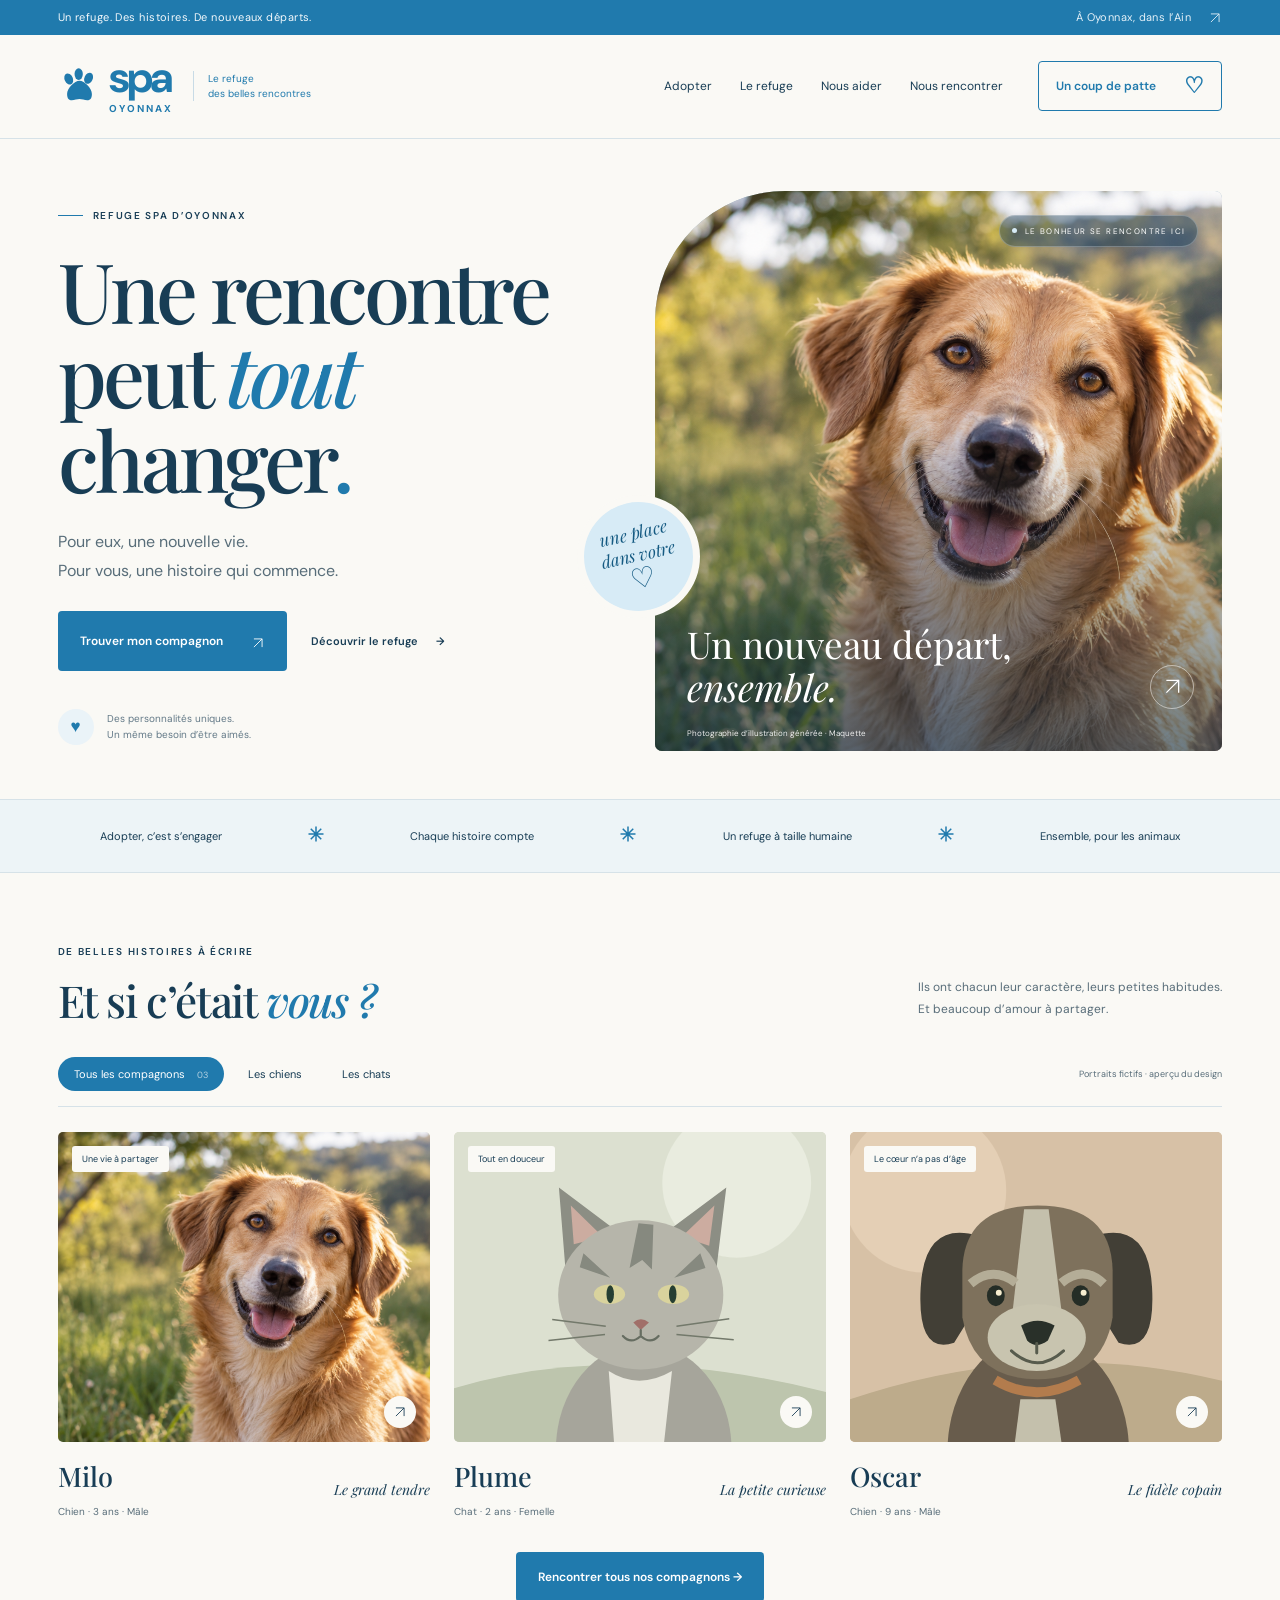
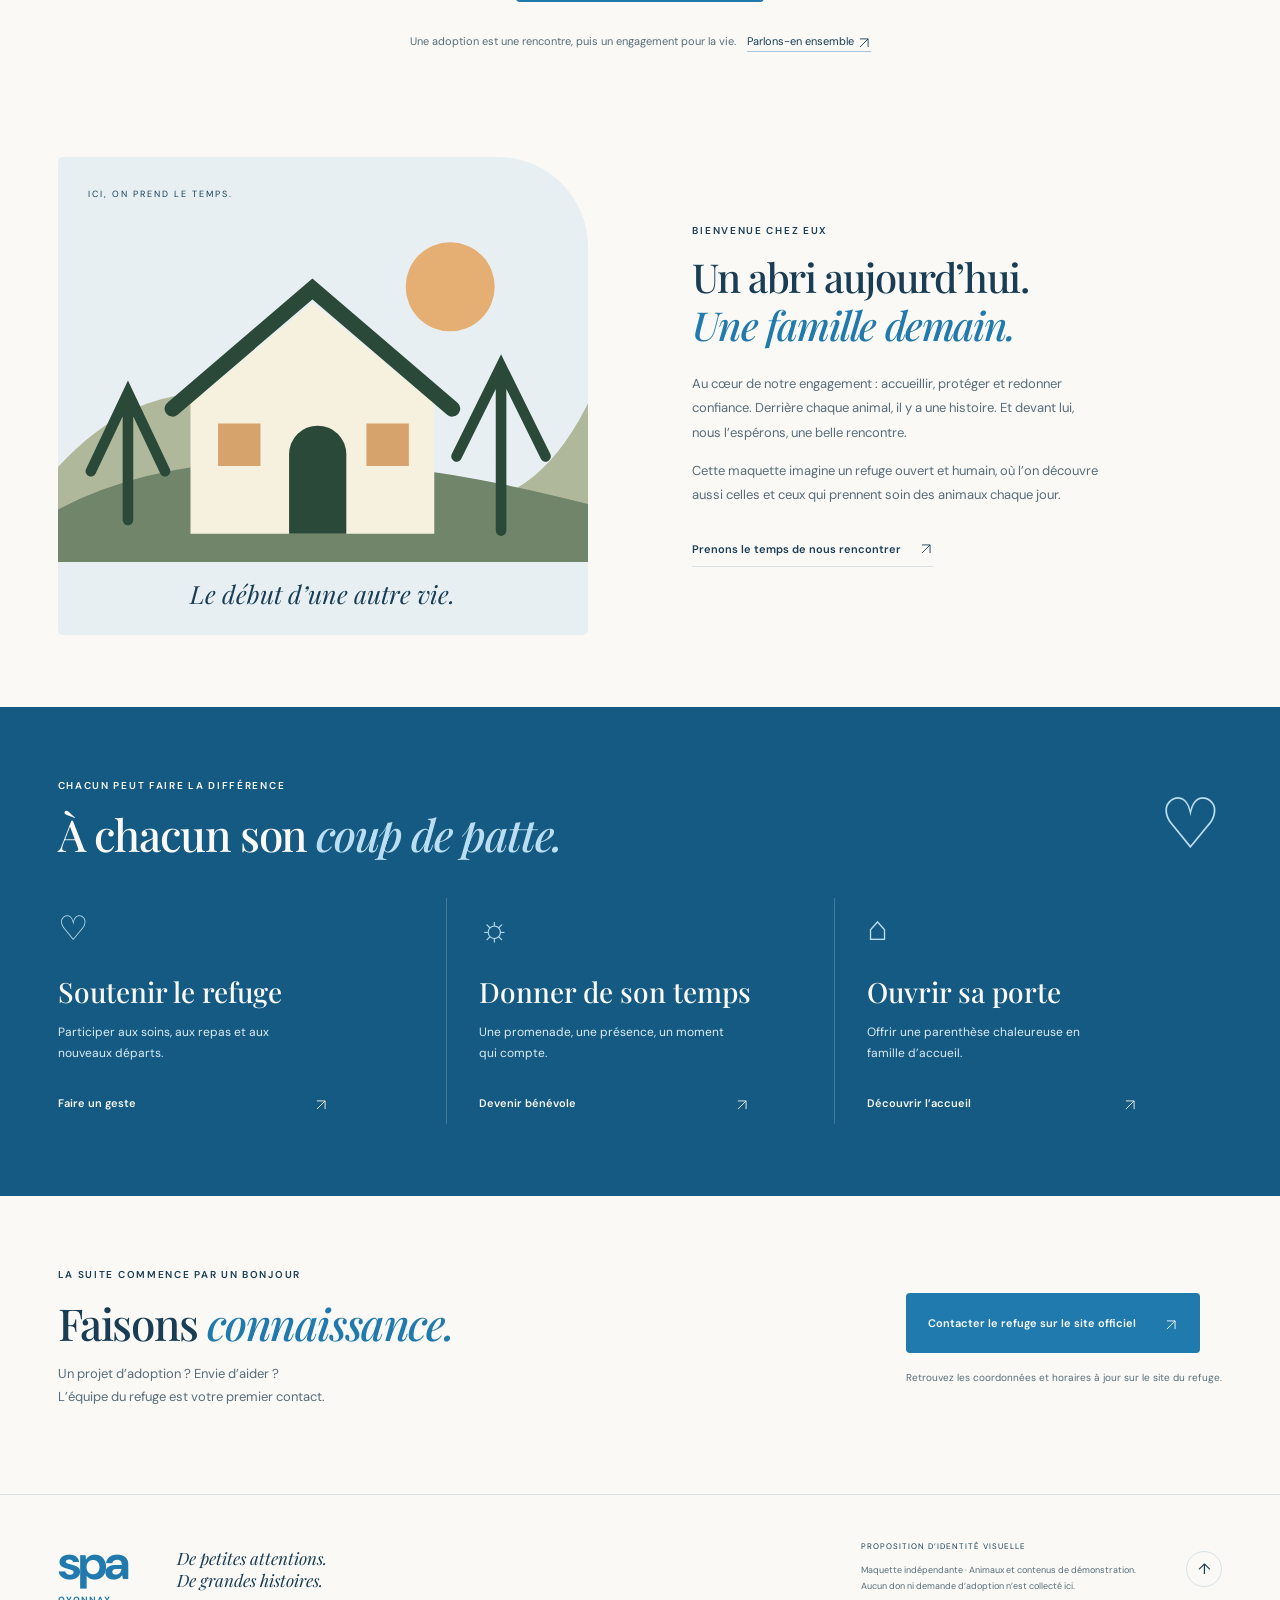
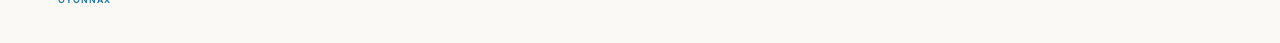
==== commit e0f40af8: "Add animal catalogue, detailed profiles and saved favorites" ====
--- a/index.html
+++ b/index.html
@@ -1,16 +1,16 @@
 <!doctype html>
 <html lang="fr">
-<head><meta charset="utf-8"><meta name="viewport" content="width=device-width, initial-scale=1"><meta name="theme-color" content="#207aad"><meta name="description" content="Une proposition d’identité visuelle pour le refuge SPA d’Oyonnax. Maquette indépendante."><title>SPA Oyonnax — Une rencontre change tout.</title><link rel="stylesheet" href="style.css"><script src="script.js" defer></script></head>
+<head><meta charset="utf-8"><meta name="viewport" content="width=device-width, initial-scale=1"><meta name="theme-color" content="#207aad"><meta name="description" content="Une proposition d’identité visuelle pour le refuge SPA d’Oyonnax. Maquette indépendante."><title>SPA Oyonnax — Une rencontre change tout.</title><link rel="stylesheet" href="style.css"><script src="site.js" defer></script><script src="script.js" defer></script></head>
 <body>
 <div class="topline"><span>Un refuge. Des histoires. De nouveaux départs.</span><a href="#refuge">À Oyonnax, dans l’Ain <span aria-hidden="true"><svg class="arrow-icon" viewBox="0 0 24 24" aria-hidden="true"><path d="M5 19 19 5M5 5h14v14"/></svg></span></a></div>
-<header class="header"><a class="brand" href="#" aria-label="SPA Oyonnax, accueil"><svg viewBox="0 0 52 52" aria-hidden="true"><g fill="currentColor"><ellipse cx="13" cy="17" rx="5" ry="7" transform="rotate(-25 13 17)"/><ellipse cx="25" cy="11" rx="5" ry="7"/><ellipse cx="37" cy="16" rx="5" ry="7" transform="rotate(25 37 16)"/><path d="M11 35c0-7 9-16 15-16s15 9 15 16c0 12-10 6-15 6s-15 6-15-6"/></g></svg><span>spa<span class="brand-place">OYONNAX</span></span><span class="brand-line">Le refuge<br>des belles rencontres</span></a><button class="menu-toggle" aria-expanded="false" aria-controls="navigation">Menu <span>☰</span></button><nav id="navigation" aria-label="Navigation principale"><a href="#animaux">Adopter</a><a href="#refuge">Le refuge</a><a href="#aider">Nous aider</a><a href="#rencontre">Nous rencontrer</a></nav><a href="#aider" class="button donate">Un coup de patte <span>♡</span></a></header>
+<header class="header"><a class="brand" href="#" aria-label="SPA Oyonnax, accueil"><svg viewBox="0 0 52 52" aria-hidden="true"><g fill="currentColor"><ellipse cx="13" cy="17" rx="5" ry="7" transform="rotate(-25 13 17)"/><ellipse cx="25" cy="11" rx="5" ry="7"/><ellipse cx="37" cy="16" rx="5" ry="7" transform="rotate(25 37 16)"/><path d="M11 35c0-7 9-16 15-16s15 9 15 16c0 12-10 6-15 6s-15 6-15-6"/></g></svg><span>spa<span class="brand-place">OYONNAX</span></span><span class="brand-line">Le refuge<br>des belles rencontres</span></a><button class="menu-toggle" aria-expanded="false" aria-controls="navigation">Menu <span>☰</span></button><nav id="navigation" aria-label="Navigation principale"><a href="animaux.html">Adopter</a><a href="#refuge">Le refuge</a><a href="#aider">Nous aider</a><a href="#rencontre">Nous rencontrer</a></nav><a href="#aider" class="button donate">Un coup de patte <span>♡</span></a></header>
 <main>
-<section class="hero"><div class="hero-copy"><div class="eyebrow"><span class="little-line"></span> REFUGE SPA D’OYONNAX</div><h1>Une rencontre<br>peut <em>tout</em><br>changer<span class="accent">.</span></h1><p>Pour eux, une nouvelle vie.<br>Pour vous, une histoire qui commence.</p><div class="hero-actions"><a class="button primary" href="#animaux">Trouver mon compagnon <span><svg class="arrow-icon" viewBox="0 0 24 24" aria-hidden="true"><path d="M5 19 19 5M5 5h14v14"/></svg></span></a><a class="text-link" href="#refuge">Découvrir le refuge <span>→</span></a></div><div class="hero-note"><span class="mini-paw">♥</span><span>Des personnalités uniques.<br>Un même besoin d’être aimés.</span></div></div><div class="hero-image"><img src="assets/hero-dog.png" alt="Un chien au pelage doré dans la lumière d’un jardin" fetchpriority="high"><div class="image-top"><span class="live-dot"></span> LE BONHEUR SE RENCONTRE ICI</div><div class="photo-caption"><span>Un nouveau départ,<br><em>ensemble.</em></span><span class="round-arrow" aria-hidden="true"><svg class="arrow-icon" viewBox="0 0 24 24" aria-hidden="true"><path d="M5 19 19 5M5 5h14v14"/></svg></span></div><span class="photo-credit">Photographie d’illustration générée · Maquette</span></div><div class="hero-sticker" aria-hidden="true">une place<br>dans votre <span>♡</span></div></section>
+<section class="hero"><div class="hero-copy"><div class="eyebrow"><span class="little-line"></span> REFUGE SPA D’OYONNAX</div><h1>Une rencontre<br>peut <em>tout</em><br>changer<span class="accent">.</span></h1><p>Pour eux, une nouvelle vie.<br>Pour vous, une histoire qui commence.</p><div class="hero-actions"><a class="button primary" href="animaux.html">Trouver mon compagnon <span><svg class="arrow-icon" viewBox="0 0 24 24" aria-hidden="true"><path d="M5 19 19 5M5 5h14v14"/></svg></span></a><a class="text-link" href="#refuge">Découvrir le refuge <span>→</span></a></div><div class="hero-note"><span class="mini-paw">♥</span><span>Des personnalités uniques.<br>Un même besoin d’être aimés.</span></div></div><div class="hero-image"><img src="assets/hero-dog.png" alt="Un chien au pelage doré dans la lumière d’un jardin" fetchpriority="high"><div class="image-top"><span class="live-dot"></span> LE BONHEUR SE RENCONTRE ICI</div><div class="photo-caption"><span>Un nouveau départ,<br><em>ensemble.</em></span><span class="round-arrow" aria-hidden="true"><svg class="arrow-icon" viewBox="0 0 24 24" aria-hidden="true"><path d="M5 19 19 5M5 5h14v14"/></svg></span></div><span class="photo-credit">Photographie d’illustration générée · Maquette</span></div><div class="hero-sticker" aria-hidden="true">une place<br>dans votre <span>♡</span></div></section>
 <div class="values-strip"><span>Adopter, c’est s’engager</span><i aria-hidden="true"><svg width="18" height="18" viewBox="0 0 24 24" fill="none" stroke="currentColor" stroke-width="2"><path d="M12 2v20M2 12h20M5 5l14 14M5 19 19 5"/></svg></i><span>Chaque histoire compte</span><i aria-hidden="true"><svg width="18" height="18" viewBox="0 0 24 24" fill="none" stroke="currentColor" stroke-width="2"><path d="M12 2v20M2 12h20M5 5l14 14M5 19 19 5"/></svg></i><span>Un refuge à taille humaine</span><i aria-hidden="true"><svg width="18" height="18" viewBox="0 0 24 24" fill="none" stroke="currentColor" stroke-width="2"><path d="M12 2v20M2 12h20M5 5l14 14M5 19 19 5"/></svg></i><span>Ensemble, pour les animaux</span></div>
-<section id="animaux" class="animals section"><div class="section-heading"><div><div class="eyebrow">DE BELLES HISTOIRES À ÉCRIRE</div><h2>Et si c’était <em>vous ?</em></h2></div><p>Ils ont chacun leur caractère, leurs petites habitudes.<br>Et beaucoup d’amour à partager.</p></div><div class="animals-toolbar"><div class="filters" role="group" aria-label="Filtrer les animaux"><button class="active" data-filter="all" aria-pressed="true">Tous les compagnons <span>03</span></button><button data-filter="chien" aria-pressed="false">Les chiens</button><button data-filter="chat" aria-pressed="false">Les chats</button></div><span class="demo-label">Portraits fictifs · aperçu du design</span></div><div class="animal-grid"><article class="animal-card" data-type="chien"><button class="animal-open" data-animal="Milo" aria-label="Découvrir Milo"><div class="animal-photo milo"><img src="assets/hero-dog.png" alt="Portrait de Milo, chien fictif au pelage doré" loading="lazy"><span class="animal-tag">Une vie à partager</span><span class="card-arrow"><svg class="arrow-icon" viewBox="0 0 24 24" aria-hidden="true"><path d="M5 19 19 5M5 5h14v14"/></svg></span></div><div class="animal-info"><div><h3>Milo</h3><span>Chien · 3 ans · Mâle</span></div><span class="personality">Le grand tendre</span></div></button></article><article class="animal-card" data-type="chat"><button class="animal-open" data-animal="Plume" aria-label="Découvrir Plume"><div class="animal-photo cat"><img src="assets/cat.svg" alt="Illustration de Plume, chat fictif" loading="lazy"><span class="animal-tag">Tout en douceur</span><span class="card-arrow"><svg class="arrow-icon" viewBox="0 0 24 24" aria-hidden="true"><path d="M5 19 19 5M5 5h14v14"/></svg></span></div><div class="animal-info"><div><h3>Plume</h3><span>Chat · 2 ans · Femelle</span></div><span class="personality">La petite curieuse</span></div></button></article><article class="animal-card" data-type="chien"><button class="animal-open" data-animal="Oscar" aria-label="Découvrir Oscar"><div class="animal-photo oscar"><img src="assets/dog.svg" alt="Illustration d’Oscar, chien fictif" loading="lazy"><span class="animal-tag">Le cœur n’a pas d’âge</span><span class="card-arrow"><svg class="arrow-icon" viewBox="0 0 24 24" aria-hidden="true"><path d="M5 19 19 5M5 5h14v14"/></svg></span></div><div class="animal-info"><div><h3>Oscar</h3><span>Chien · 9 ans · Mâle</span></div><span class="personality">Le fidèle copain</span></div></button></article></div><p class="adoption-note">Une adoption est une rencontre, puis un engagement pour la vie. <a href="#rencontre">Parlons-en ensemble <svg class="arrow-icon" viewBox="0 0 24 24" aria-hidden="true"><path d="M5 19 19 5M5 5h14v14"/></svg></a></p></section>
+<section id="animaux" class="animals section"><div class="section-heading"><div><div class="eyebrow">DE BELLES HISTOIRES À ÉCRIRE</div><h2>Et si c’était <em>vous ?</em></h2></div><p>Ils ont chacun leur caractère, leurs petites habitudes.<br>Et beaucoup d’amour à partager.</p></div><div class="animals-toolbar"><div class="filters" role="group" aria-label="Filtrer les animaux"><button class="active" data-filter="all" aria-pressed="true">Tous les compagnons <span>03</span></button><button data-filter="chien" aria-pressed="false">Les chiens</button><button data-filter="chat" aria-pressed="false">Les chats</button></div><span class="demo-label">Portraits fictifs · aperçu du design</span></div><div class="animal-grid"><article class="animal-card" data-type="chien"><a class="animal-open" href="animal.html?id=milo" aria-label="Découvrir Milo"><div class="animal-photo milo"><img src="assets/hero-dog.png" alt="Portrait de Milo, chien fictif au pelage doré" loading="lazy"><span class="animal-tag">Une vie à partager</span><span class="card-arrow"><svg class="arrow-icon" viewBox="0 0 24 24" aria-hidden="true"><path d="M5 19 19 5M5 5h14v14"/></svg></span></div><div class="animal-info"><div><h3>Milo</h3><span>Chien · 3 ans · Mâle</span></div><span class="personality">Le grand tendre</span></div></a></article><article class="animal-card" data-type="chat"><a class="animal-open" href="animal.html?id=plume" aria-label="Découvrir Plume"><div class="animal-photo cat"><img src="assets/cat.svg" alt="Illustration de Plume, chat fictif" loading="lazy"><span class="animal-tag">Tout en douceur</span><span class="card-arrow"><svg class="arrow-icon" viewBox="0 0 24 24" aria-hidden="true"><path d="M5 19 19 5M5 5h14v14"/></svg></span></div><div class="animal-info"><div><h3>Plume</h3><span>Chat · 2 ans · Femelle</span></div><span class="personality">La petite curieuse</span></div></a></article><article class="animal-card" data-type="chien"><a class="animal-open" href="animal.html?id=oscar" aria-label="Découvrir Oscar"><div class="animal-photo oscar"><img src="assets/dog.svg" alt="Illustration d’Oscar, chien fictif" loading="lazy"><span class="animal-tag">Le cœur n’a pas d’âge</span><span class="card-arrow"><svg class="arrow-icon" viewBox="0 0 24 24" aria-hidden="true"><path d="M5 19 19 5M5 5h14v14"/></svg></span></div><div class="animal-info"><div><h3>Oscar</h3><span>Chien · 9 ans · Mâle</span></div><span class="personality">Le fidèle copain</span></div></a></article></div><div class="catalog-home-link"><a class="button primary" href="animaux.html">Rencontrer tous nos compagnons →</a></div><p class="adoption-note">Une adoption est une rencontre, puis un engagement pour la vie. <a href="#rencontre">Parlons-en ensemble <svg class="arrow-icon" viewBox="0 0 24 24" aria-hidden="true"><path d="M5 19 19 5M5 5h14v14"/></svg></a></p></section>
 <section class="refuge section" id="refuge"><div class="refuge-art"><span class="art-label">ICI, ON PREND LE TEMPS.</span><svg viewBox="0 0 500 340" role="img" aria-label="Illustration d’un refuge entouré de collines"><path d="M0 250Q120 120 270 235T500 190V340H0" fill="#b0b89b"/><path d="M0 290Q170 200 500 285V340H0" fill="#71856a"/><circle cx="370" cy="80" r="42" fill="#e5ae72"/><path d="M125 190l115-95 115 95v123H125z" fill="#f6f0df"/><path d="M108 195l132-113 132 113" fill="none" stroke="#2b4939" stroke-width="15" stroke-linecap="round"/><path d="M218 313v-75a27 27 0 0154 0v75" fill="#2b4939"/><path d="M151 209h40v40h-40zm140 0h40v40h-40z" fill="#d7a36c"/><path d="M66 300V180m-35 74l35-74 35 74M418 310V155m-42 85l42-85 42 85" stroke="#2b4939" stroke-width="10" fill="none" stroke-linecap="round"/></svg><span class="art-script">Le début d’une autre vie.</span></div><div class="refuge-copy"><div class="eyebrow">BIENVENUE CHEZ EUX</div><h2>Un abri aujourd’hui.<br><em>Une famille demain.</em></h2><p>Au cœur de notre engagement : accueillir, protéger et redonner confiance. Derrière chaque animal, il y a une histoire. Et devant lui, nous l’espérons, une belle rencontre.</p><p>Cette maquette imagine un refuge ouvert et humain, où l’on découvre aussi celles et ceux qui prennent soin des animaux chaque jour.</p><a href="#rencontre" class="text-link">Prenons le temps de nous rencontrer <span><svg class="arrow-icon" viewBox="0 0 24 24" aria-hidden="true"><path d="M5 19 19 5M5 5h14v14"/></svg></span></a></div></section>
 <section class="help section" id="aider"><div class="section-heading"><div><div class="eyebrow">CHACUN PEUT FAIRE LA DIFFÉRENCE</div><h2>À chacun son <em>coup de patte.</em></h2></div><span class="big-heart" aria-hidden="true">♡</span></div><div class="help-grid"><a href="#rencontre"><span class="help-icon">♡</span><h3>Soutenir le refuge</h3><p>Participer aux soins, aux repas et aux nouveaux départs.</p><span class="text-link">Faire un geste <b><svg class="arrow-icon" viewBox="0 0 24 24" aria-hidden="true"><path d="M5 19 19 5M5 5h14v14"/></svg></b></span></a><a href="#rencontre"><span class="help-icon">☼</span><h3>Donner de son temps</h3><p>Une promenade, une présence, un moment qui compte.</p><span class="text-link">Devenir bénévole <b><svg class="arrow-icon" viewBox="0 0 24 24" aria-hidden="true"><path d="M5 19 19 5M5 5h14v14"/></svg></b></span></a><a href="#rencontre"><span class="help-icon">⌂</span><h3>Ouvrir sa porte</h3><p>Offrir une parenthèse chaleureuse en famille d’accueil.</p><span class="text-link">Découvrir l’accueil <b><svg class="arrow-icon" viewBox="0 0 24 24" aria-hidden="true"><path d="M5 19 19 5M5 5h14v14"/></svg></b></span></a></div></section>
 <section id="rencontre" class="visit section"><div><div class="eyebrow">LA SUITE COMMENCE PAR UN BONJOUR</div><h2>Faisons <em>connaissance.</em></h2><p>Un projet d’adoption ? Envie d’aider ?<br>L’équipe du refuge est votre premier contact.</p></div><div class="visit-action"><a href="https://spaoyonnax.fr/" target="_blank" rel="noopener noreferrer" class="button primary">Contacter le refuge sur le site officiel <span><svg class="arrow-icon" viewBox="0 0 24 24" aria-hidden="true"><path d="M5 19 19 5M5 5h14v14"/></svg></span></a><p>Retrouvez les coordonnées et horaires à jour sur le site du refuge.</p></div></section>
 </main><footer><a class="footer-brand" href="#">spa <span>OYONNAX</span></a><p>De petites attentions.<br>De grandes histoires.</p><div><span>PROPOSITION D’IDENTITÉ VISUELLE</span><p>Maquette indépendante · Animaux et contenus de démonstration.<br>Aucun don ni demande d’adoption n’est collecté ici.</p></div><a href="#" aria-label="Retour en haut">↑</a></footer>
-<dialog id="animal-dialog"><button class="dialog-close" aria-label="Fermer">×</button><div class="eyebrow">UNE RENCONTRE À IMAGINER</div><h2 id="dialog-title"></h2><p id="dialog-description"></p><p class="dialog-notice">Ce portrait est fictif et sert uniquement à présenter la maquette. Pour connaître les animaux réellement à l’adoption, consultez le refuge.</p><a class="button primary" href="https://spaoyonnax.fr/" target="_blank" rel="noopener noreferrer">Voir le site officiel <svg class="arrow-icon" viewBox="0 0 24 24" aria-hidden="true"><path d="M5 19 19 5M5 5h14v14"/></svg></a></dialog>
+
 </body></html>
--- a/style.css
+++ b/style.css
@@ -9,3 +9,4 @@
 
 /* Bleu du logo fourni, associé à des neutres chauds. */
 .hero-sticker{background:#d7ebf6;color:var(--blue-deep)}.live-dot{background:#d7ebf6}.mini-paw{color:var(--brand)}.help .text-link:hover{color:#fff}.values-strip i{font-variant-emoji:text;color:var(--brand)}
+.animal-open{display:block}.catalog-home-link{text-align:center;margin-top:32px}
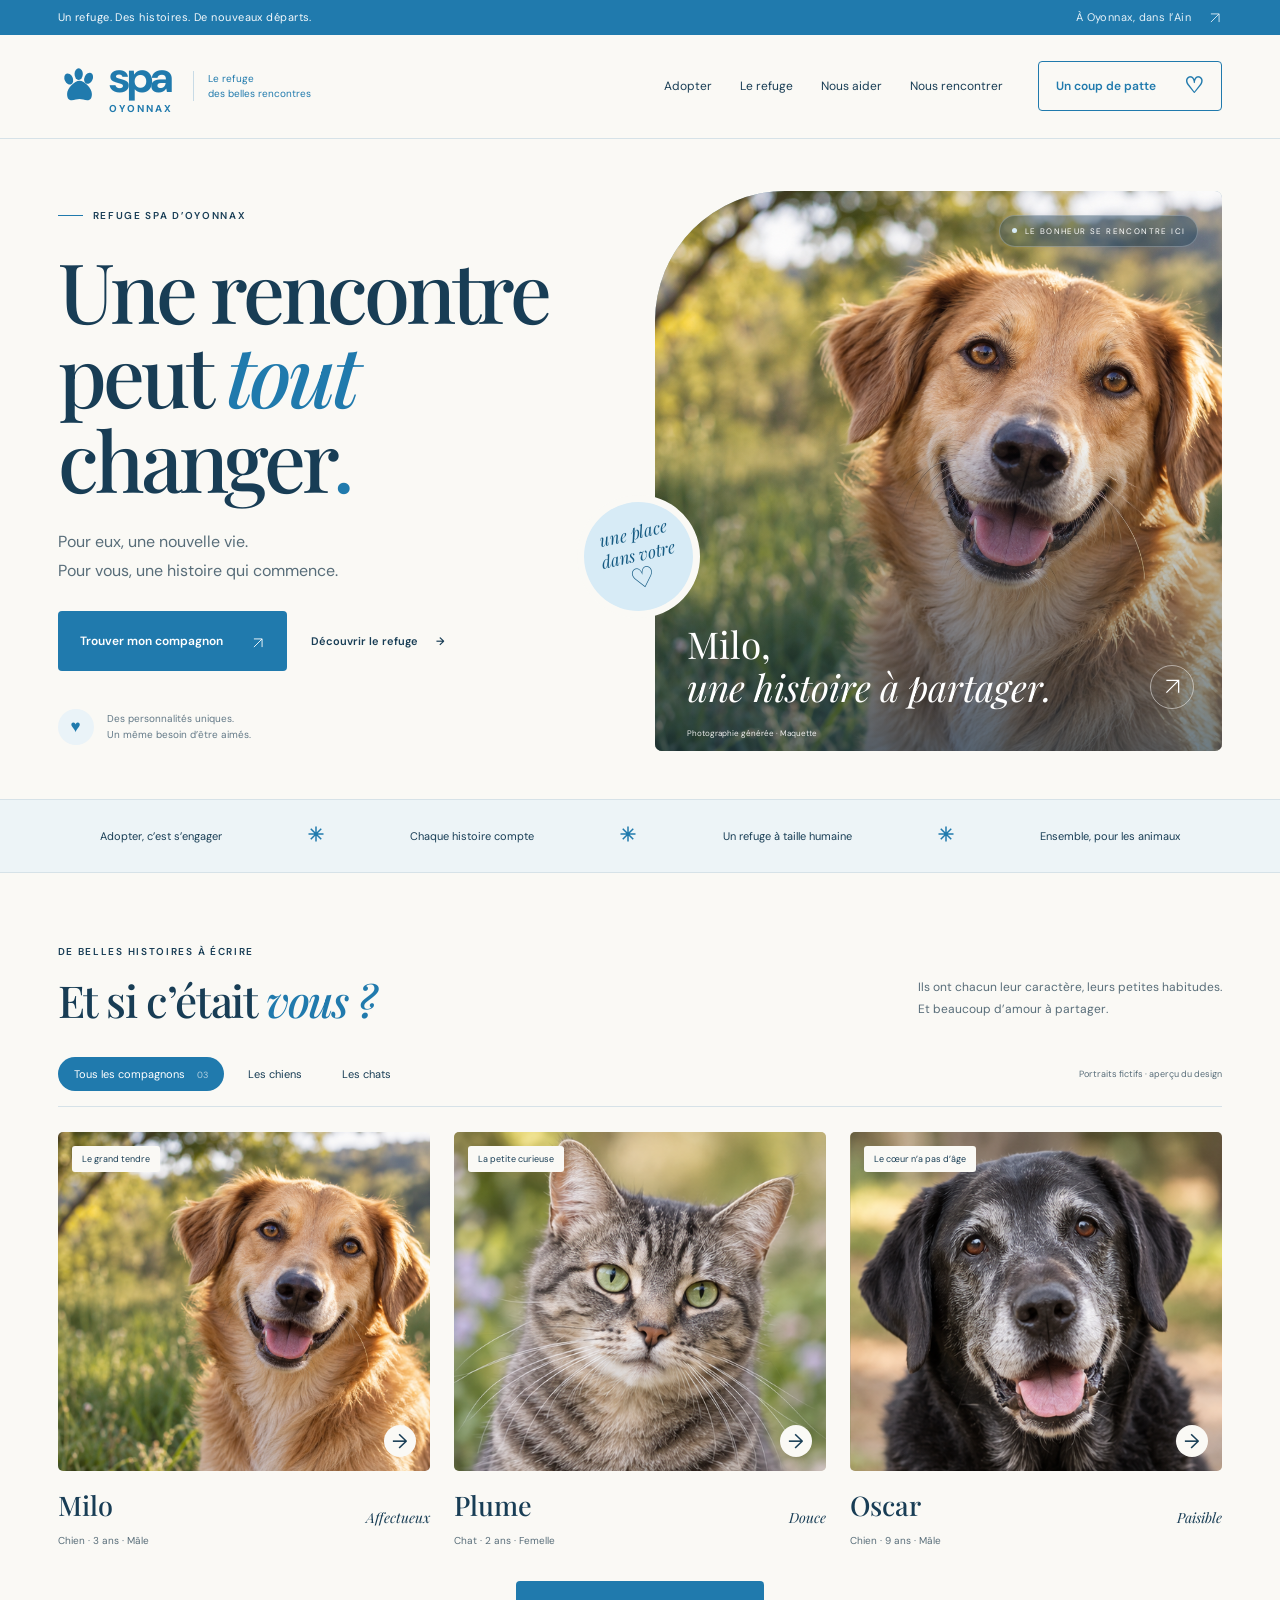
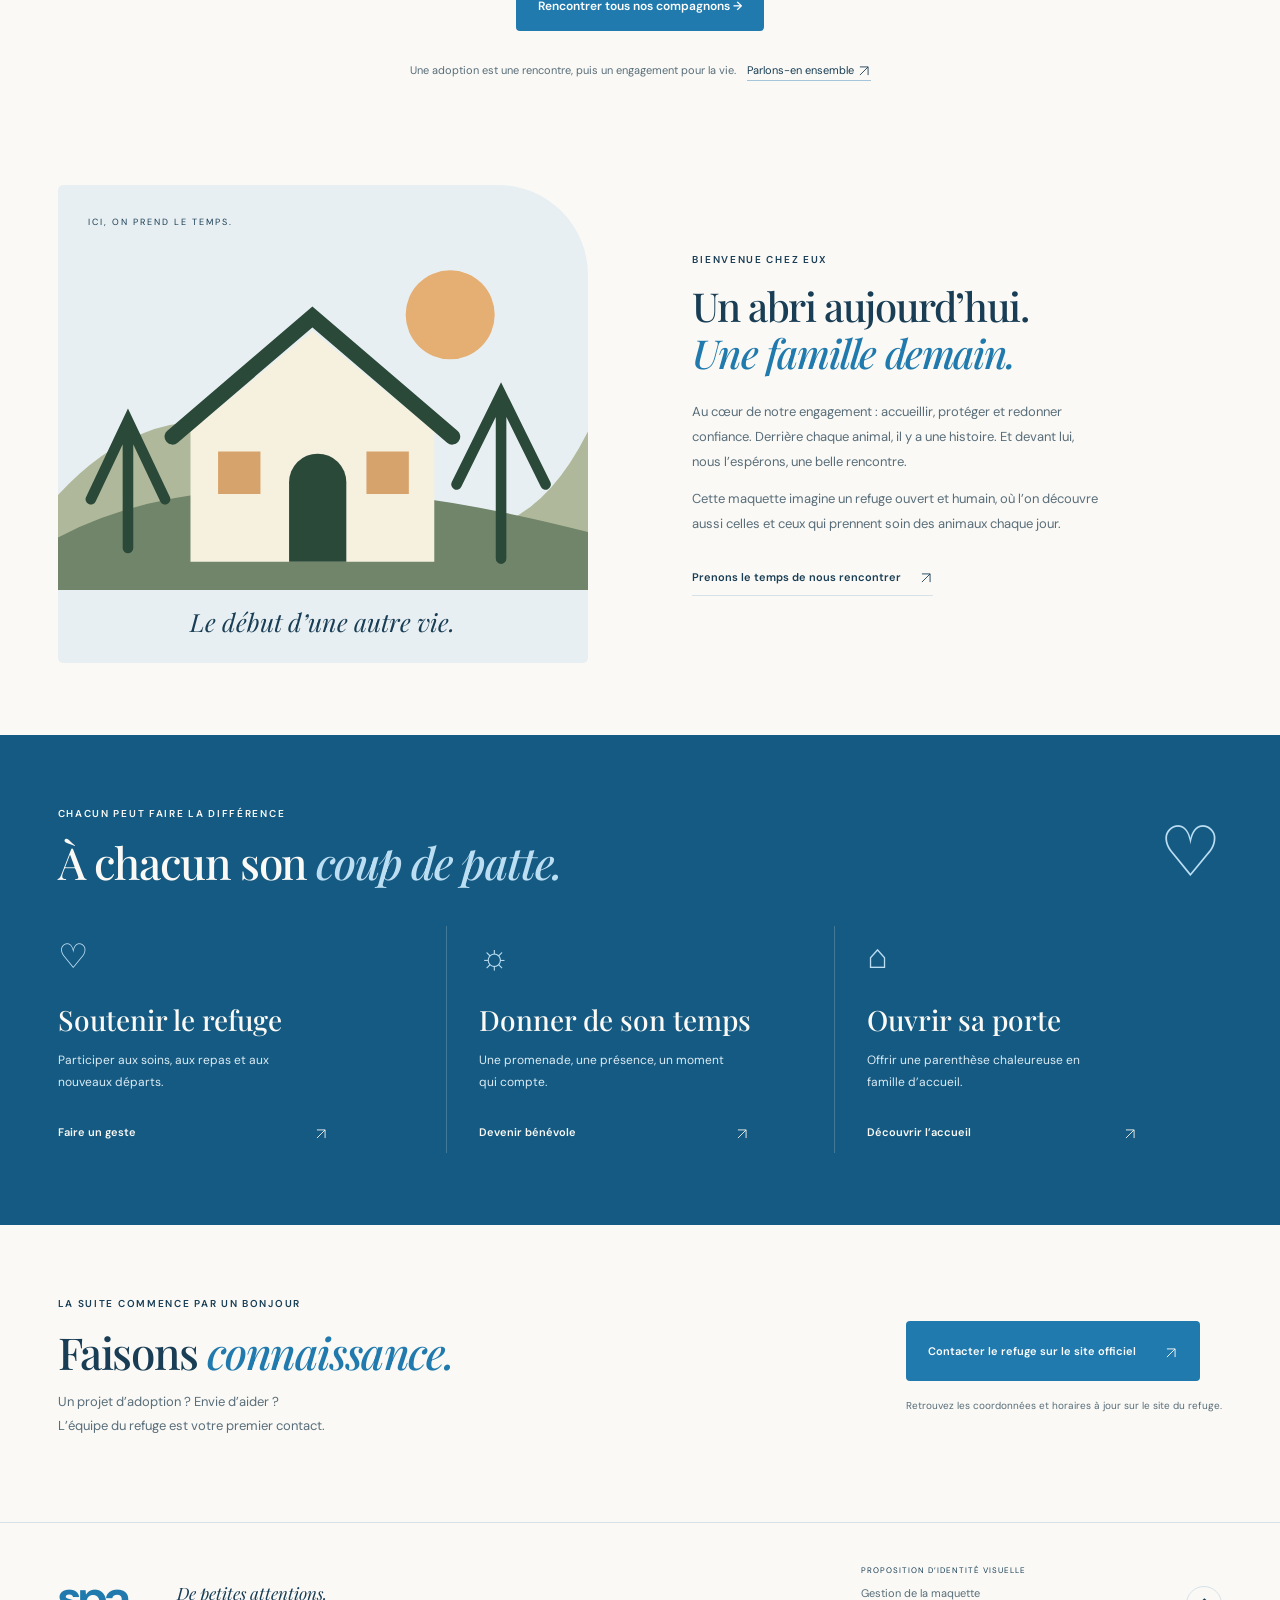
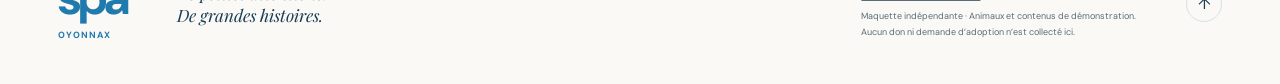
==== commit cab6d583: "Add local animal management with shared homepage data and backups" ====
--- a/index.html
+++ b/index.html
@@ -1,16 +1,16 @@
 <!doctype html>
 <html lang="fr">
-<head><meta charset="utf-8"><meta name="viewport" content="width=device-width, initial-scale=1"><meta name="theme-color" content="#207aad"><meta name="description" content="Une proposition d’identité visuelle pour le refuge SPA d’Oyonnax. Maquette indépendante."><title>SPA Oyonnax — Une rencontre change tout.</title><link rel="stylesheet" href="style.css"><script src="site.js" defer></script><script src="script.js" defer></script></head>
+<head><meta charset="utf-8"><meta name="viewport" content="width=device-width, initial-scale=1"><meta name="theme-color" content="#207aad"><meta name="description" content="Une proposition d’identité visuelle pour le refuge SPA d’Oyonnax. Maquette indépendante."><title>SPA Oyonnax — Une rencontre change tout.</title><link rel="stylesheet" href="style.css"><script src="site.js" defer></script><script src="animals-data.js" defer></script><script src="animal-store.js" defer></script><script src="script.js" defer></script></head>
 <body>
 <div class="topline"><span>Un refuge. Des histoires. De nouveaux départs.</span><a href="#refuge">À Oyonnax, dans l’Ain <span aria-hidden="true"><svg class="arrow-icon" viewBox="0 0 24 24" aria-hidden="true"><path d="M5 19 19 5M5 5h14v14"/></svg></span></a></div>
 <header class="header"><a class="brand" href="#" aria-label="SPA Oyonnax, accueil"><svg viewBox="0 0 52 52" aria-hidden="true"><g fill="currentColor"><ellipse cx="13" cy="17" rx="5" ry="7" transform="rotate(-25 13 17)"/><ellipse cx="25" cy="11" rx="5" ry="7"/><ellipse cx="37" cy="16" rx="5" ry="7" transform="rotate(25 37 16)"/><path d="M11 35c0-7 9-16 15-16s15 9 15 16c0 12-10 6-15 6s-15 6-15-6"/></g></svg><span>spa<span class="brand-place">OYONNAX</span></span><span class="brand-line">Le refuge<br>des belles rencontres</span></a><button class="menu-toggle" aria-expanded="false" aria-controls="navigation">Menu <span>☰</span></button><nav id="navigation" aria-label="Navigation principale"><a href="animaux.html">Adopter</a><a href="#refuge">Le refuge</a><a href="#aider">Nous aider</a><a href="#rencontre">Nous rencontrer</a></nav><a href="#aider" class="button donate">Un coup de patte <span>♡</span></a></header>
 <main>
 <section class="hero"><div class="hero-copy"><div class="eyebrow"><span class="little-line"></span> REFUGE SPA D’OYONNAX</div><h1>Une rencontre<br>peut <em>tout</em><br>changer<span class="accent">.</span></h1><p>Pour eux, une nouvelle vie.<br>Pour vous, une histoire qui commence.</p><div class="hero-actions"><a class="button primary" href="animaux.html">Trouver mon compagnon <span><svg class="arrow-icon" viewBox="0 0 24 24" aria-hidden="true"><path d="M5 19 19 5M5 5h14v14"/></svg></span></a><a class="text-link" href="#refuge">Découvrir le refuge <span>→</span></a></div><div class="hero-note"><span class="mini-paw">♥</span><span>Des personnalités uniques.<br>Un même besoin d’être aimés.</span></div></div><div class="hero-image"><img src="assets/hero-dog.png" alt="Un chien au pelage doré dans la lumière d’un jardin" fetchpriority="high"><div class="image-top"><span class="live-dot"></span> LE BONHEUR SE RENCONTRE ICI</div><div class="photo-caption"><span>Un nouveau départ,<br><em>ensemble.</em></span><span class="round-arrow" aria-hidden="true"><svg class="arrow-icon" viewBox="0 0 24 24" aria-hidden="true"><path d="M5 19 19 5M5 5h14v14"/></svg></span></div><span class="photo-credit">Photographie d’illustration générée · Maquette</span></div><div class="hero-sticker" aria-hidden="true">une place<br>dans votre <span>♡</span></div></section>
 <div class="values-strip"><span>Adopter, c’est s’engager</span><i aria-hidden="true"><svg width="18" height="18" viewBox="0 0 24 24" fill="none" stroke="currentColor" stroke-width="2"><path d="M12 2v20M2 12h20M5 5l14 14M5 19 19 5"/></svg></i><span>Chaque histoire compte</span><i aria-hidden="true"><svg width="18" height="18" viewBox="0 0 24 24" fill="none" stroke="currentColor" stroke-width="2"><path d="M12 2v20M2 12h20M5 5l14 14M5 19 19 5"/></svg></i><span>Un refuge à taille humaine</span><i aria-hidden="true"><svg width="18" height="18" viewBox="0 0 24 24" fill="none" stroke="currentColor" stroke-width="2"><path d="M12 2v20M2 12h20M5 5l14 14M5 19 19 5"/></svg></i><span>Ensemble, pour les animaux</span></div>
-<section id="animaux" class="animals section"><div class="section-heading"><div><div class="eyebrow">DE BELLES HISTOIRES À ÉCRIRE</div><h2>Et si c’était <em>vous ?</em></h2></div><p>Ils ont chacun leur caractère, leurs petites habitudes.<br>Et beaucoup d’amour à partager.</p></div><div class="animals-toolbar"><div class="filters" role="group" aria-label="Filtrer les animaux"><button class="active" data-filter="all" aria-pressed="true">Tous les compagnons <span>03</span></button><button data-filter="chien" aria-pressed="false">Les chiens</button><button data-filter="chat" aria-pressed="false">Les chats</button></div><span class="demo-label">Portraits fictifs · aperçu du design</span></div><div class="animal-grid"><article class="animal-card" data-type="chien"><a class="animal-open" href="animal.html?id=milo" aria-label="Découvrir Milo"><div class="animal-photo milo"><img src="assets/hero-dog.png" alt="Portrait de Milo, chien fictif au pelage doré" loading="lazy"><span class="animal-tag">Une vie à partager</span><span class="card-arrow"><svg class="arrow-icon" viewBox="0 0 24 24" aria-hidden="true"><path d="M5 19 19 5M5 5h14v14"/></svg></span></div><div class="animal-info"><div><h3>Milo</h3><span>Chien · 3 ans · Mâle</span></div><span class="personality">Le grand tendre</span></div></a></article><article class="animal-card" data-type="chat"><a class="animal-open" href="animal.html?id=plume" aria-label="Découvrir Plume"><div class="animal-photo cat"><img src="assets/cat.svg" alt="Illustration de Plume, chat fictif" loading="lazy"><span class="animal-tag">Tout en douceur</span><span class="card-arrow"><svg class="arrow-icon" viewBox="0 0 24 24" aria-hidden="true"><path d="M5 19 19 5M5 5h14v14"/></svg></span></div><div class="animal-info"><div><h3>Plume</h3><span>Chat · 2 ans · Femelle</span></div><span class="personality">La petite curieuse</span></div></a></article><article class="animal-card" data-type="chien"><a class="animal-open" href="animal.html?id=oscar" aria-label="Découvrir Oscar"><div class="animal-photo oscar"><img src="assets/dog.svg" alt="Illustration d’Oscar, chien fictif" loading="lazy"><span class="animal-tag">Le cœur n’a pas d’âge</span><span class="card-arrow"><svg class="arrow-icon" viewBox="0 0 24 24" aria-hidden="true"><path d="M5 19 19 5M5 5h14v14"/></svg></span></div><div class="animal-info"><div><h3>Oscar</h3><span>Chien · 9 ans · Mâle</span></div><span class="personality">Le fidèle copain</span></div></a></article></div><div class="catalog-home-link"><a class="button primary" href="animaux.html">Rencontrer tous nos compagnons →</a></div><p class="adoption-note">Une adoption est une rencontre, puis un engagement pour la vie. <a href="#rencontre">Parlons-en ensemble <svg class="arrow-icon" viewBox="0 0 24 24" aria-hidden="true"><path d="M5 19 19 5M5 5h14v14"/></svg></a></p></section>
+<section id="animaux" class="animals section"><div class="section-heading"><div><div class="eyebrow">DE BELLES HISTOIRES À ÉCRIRE</div><h2>Et si c’était <em>vous ?</em></h2></div><p>Ils ont chacun leur caractère, leurs petites habitudes.<br>Et beaucoup d’amour à partager.</p></div><div class="animals-toolbar"><div class="filters" role="group" aria-label="Filtrer les animaux"><button class="active" data-filter="all" aria-pressed="true">Tous les compagnons <span>03</span></button><button data-filter="chien" aria-pressed="false">Les chiens</button><button data-filter="chat" aria-pressed="false">Les chats</button></div><span class="demo-label">Portraits fictifs · aperçu du design</span></div><div class="animal-grid"><p>Chargement des compagnons…</p></div><noscript>Activez JavaScript pour afficher les animaux.</noscript><div class="catalog-home-link"><a class="button primary" href="animaux.html">Rencontrer tous nos compagnons →</a></div><p class="adoption-note">Une adoption est une rencontre, puis un engagement pour la vie. <a href="#rencontre">Parlons-en ensemble <svg class="arrow-icon" viewBox="0 0 24 24" aria-hidden="true"><path d="M5 19 19 5M5 5h14v14"/></svg></a></p></section>
 <section class="refuge section" id="refuge"><div class="refuge-art"><span class="art-label">ICI, ON PREND LE TEMPS.</span><svg viewBox="0 0 500 340" role="img" aria-label="Illustration d’un refuge entouré de collines"><path d="M0 250Q120 120 270 235T500 190V340H0" fill="#b0b89b"/><path d="M0 290Q170 200 500 285V340H0" fill="#71856a"/><circle cx="370" cy="80" r="42" fill="#e5ae72"/><path d="M125 190l115-95 115 95v123H125z" fill="#f6f0df"/><path d="M108 195l132-113 132 113" fill="none" stroke="#2b4939" stroke-width="15" stroke-linecap="round"/><path d="M218 313v-75a27 27 0 0154 0v75" fill="#2b4939"/><path d="M151 209h40v40h-40zm140 0h40v40h-40z" fill="#d7a36c"/><path d="M66 300V180m-35 74l35-74 35 74M418 310V155m-42 85l42-85 42 85" stroke="#2b4939" stroke-width="10" fill="none" stroke-linecap="round"/></svg><span class="art-script">Le début d’une autre vie.</span></div><div class="refuge-copy"><div class="eyebrow">BIENVENUE CHEZ EUX</div><h2>Un abri aujourd’hui.<br><em>Une famille demain.</em></h2><p>Au cœur de notre engagement : accueillir, protéger et redonner confiance. Derrière chaque animal, il y a une histoire. Et devant lui, nous l’espérons, une belle rencontre.</p><p>Cette maquette imagine un refuge ouvert et humain, où l’on découvre aussi celles et ceux qui prennent soin des animaux chaque jour.</p><a href="#rencontre" class="text-link">Prenons le temps de nous rencontrer <span><svg class="arrow-icon" viewBox="0 0 24 24" aria-hidden="true"><path d="M5 19 19 5M5 5h14v14"/></svg></span></a></div></section>
 <section class="help section" id="aider"><div class="section-heading"><div><div class="eyebrow">CHACUN PEUT FAIRE LA DIFFÉRENCE</div><h2>À chacun son <em>coup de patte.</em></h2></div><span class="big-heart" aria-hidden="true">♡</span></div><div class="help-grid"><a href="#rencontre"><span class="help-icon">♡</span><h3>Soutenir le refuge</h3><p>Participer aux soins, aux repas et aux nouveaux départs.</p><span class="text-link">Faire un geste <b><svg class="arrow-icon" viewBox="0 0 24 24" aria-hidden="true"><path d="M5 19 19 5M5 5h14v14"/></svg></b></span></a><a href="#rencontre"><span class="help-icon">☼</span><h3>Donner de son temps</h3><p>Une promenade, une présence, un moment qui compte.</p><span class="text-link">Devenir bénévole <b><svg class="arrow-icon" viewBox="0 0 24 24" aria-hidden="true"><path d="M5 19 19 5M5 5h14v14"/></svg></b></span></a><a href="#rencontre"><span class="help-icon">⌂</span><h3>Ouvrir sa porte</h3><p>Offrir une parenthèse chaleureuse en famille d’accueil.</p><span class="text-link">Découvrir l’accueil <b><svg class="arrow-icon" viewBox="0 0 24 24" aria-hidden="true"><path d="M5 19 19 5M5 5h14v14"/></svg></b></span></a></div></section>
 <section id="rencontre" class="visit section"><div><div class="eyebrow">LA SUITE COMMENCE PAR UN BONJOUR</div><h2>Faisons <em>connaissance.</em></h2><p>Un projet d’adoption ? Envie d’aider ?<br>L’équipe du refuge est votre premier contact.</p></div><div class="visit-action"><a href="https://spaoyonnax.fr/" target="_blank" rel="noopener noreferrer" class="button primary">Contacter le refuge sur le site officiel <span><svg class="arrow-icon" viewBox="0 0 24 24" aria-hidden="true"><path d="M5 19 19 5M5 5h14v14"/></svg></span></a><p>Retrouvez les coordonnées et horaires à jour sur le site du refuge.</p></div></section>
-</main><footer><a class="footer-brand" href="#">spa <span>OYONNAX</span></a><p>De petites attentions.<br>De grandes histoires.</p><div><span>PROPOSITION D’IDENTITÉ VISUELLE</span><p>Maquette indépendante · Animaux et contenus de démonstration.<br>Aucun don ni demande d’adoption n’est collecté ici.</p></div><a href="#" aria-label="Retour en haut">↑</a></footer>
+</main><footer><a class="footer-brand" href="#">spa <span>OYONNAX</span></a><p>De petites attentions.<br>De grandes histoires.</p><div><span>PROPOSITION D’IDENTITÉ VISUELLE</span><a class="manage-link" href="gestion.html">Gestion de la maquette</a><p>Maquette indépendante · Animaux et contenus de démonstration.<br>Aucun don ni demande d’adoption n’est collecté ici.</p></div><a href="#" aria-label="Retour en haut">↑</a></footer>
 
 </body></html>
--- a/style.css
+++ b/style.css
@@ -10,3 +10,4 @@
 /* Bleu du logo fourni, associé à des neutres chauds. */
 .hero-sticker{background:#d7ebf6;color:var(--blue-deep)}.live-dot{background:#d7ebf6}.mini-paw{color:var(--brand)}.help .text-link:hover{color:#fff}.values-strip i{font-variant-emoji:text;color:var(--brand)}
 .animal-open{display:block}.catalog-home-link{text-align:center;margin-top:32px}
+.manage-link{display:block;margin-top:8px;font-size:11px;color:var(--muted);text-decoration:underline;text-underline-offset:3px}.home-portrait{aspect-ratio:1.1;height:auto}.home-portrait .sheet-photo,.hero-photo-layer .sheet-photo{position:absolute;max-width:none;width:300%;height:auto;left:calc(var(--col)*-100%);top:0;transform:translateY(calc(var(--row)*-50%))}.hero-photo-layer{position:absolute;inset:0;overflow:hidden}.hero-photo-layer>img:not(.sheet-photo){width:100%;height:100%;object-fit:cover}.hero-photo-layer .sheet-photo{width:auto;height:200%;left:50%;top:0;transform:translate(calc(-16.666667% - var(--col)*33.333333%),calc(var(--row)*-50%))}.hero-animal-link{position:absolute;inset:0;z-index:3;border-radius:inherit}.hero-animal-link:focus-visible{outline-offset:-5px}.hero-image .photo-caption,.hero-image .photo-credit{pointer-events:none}.senior-feature[hidden]{display:none}
